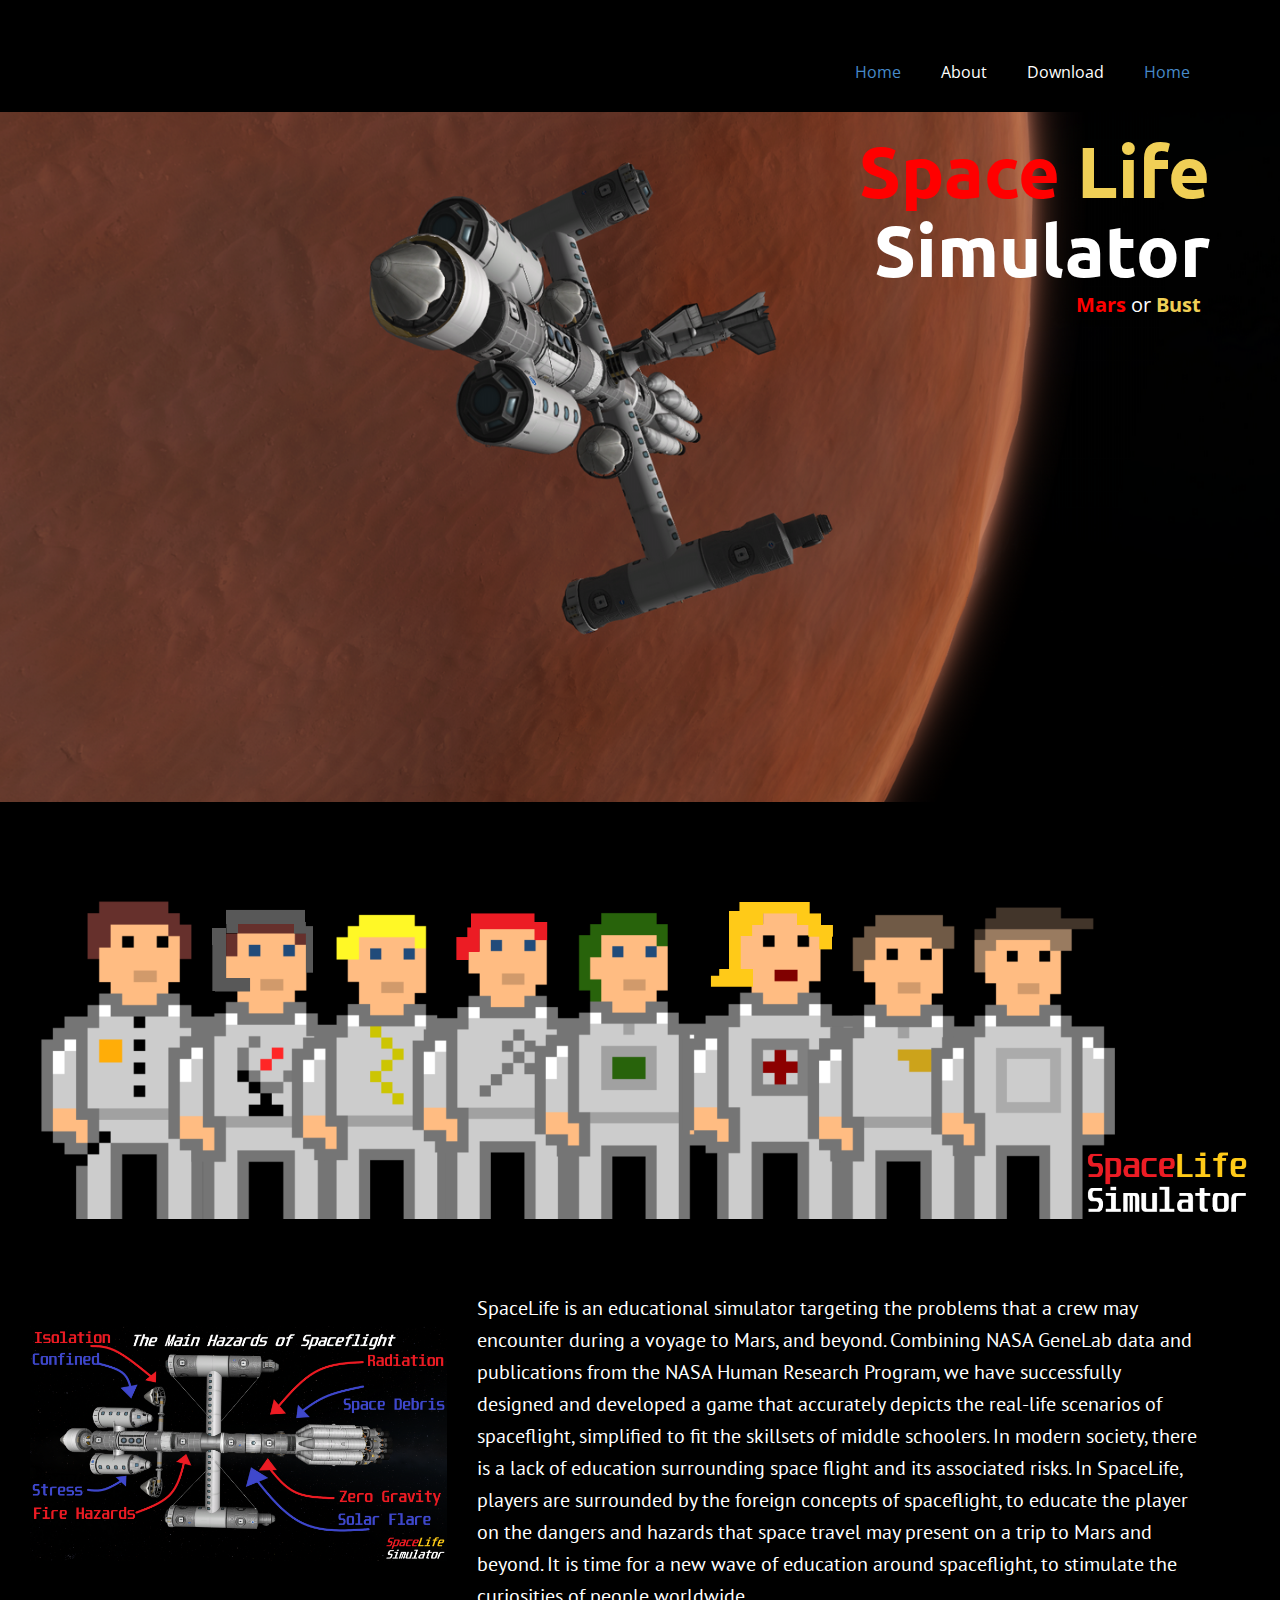
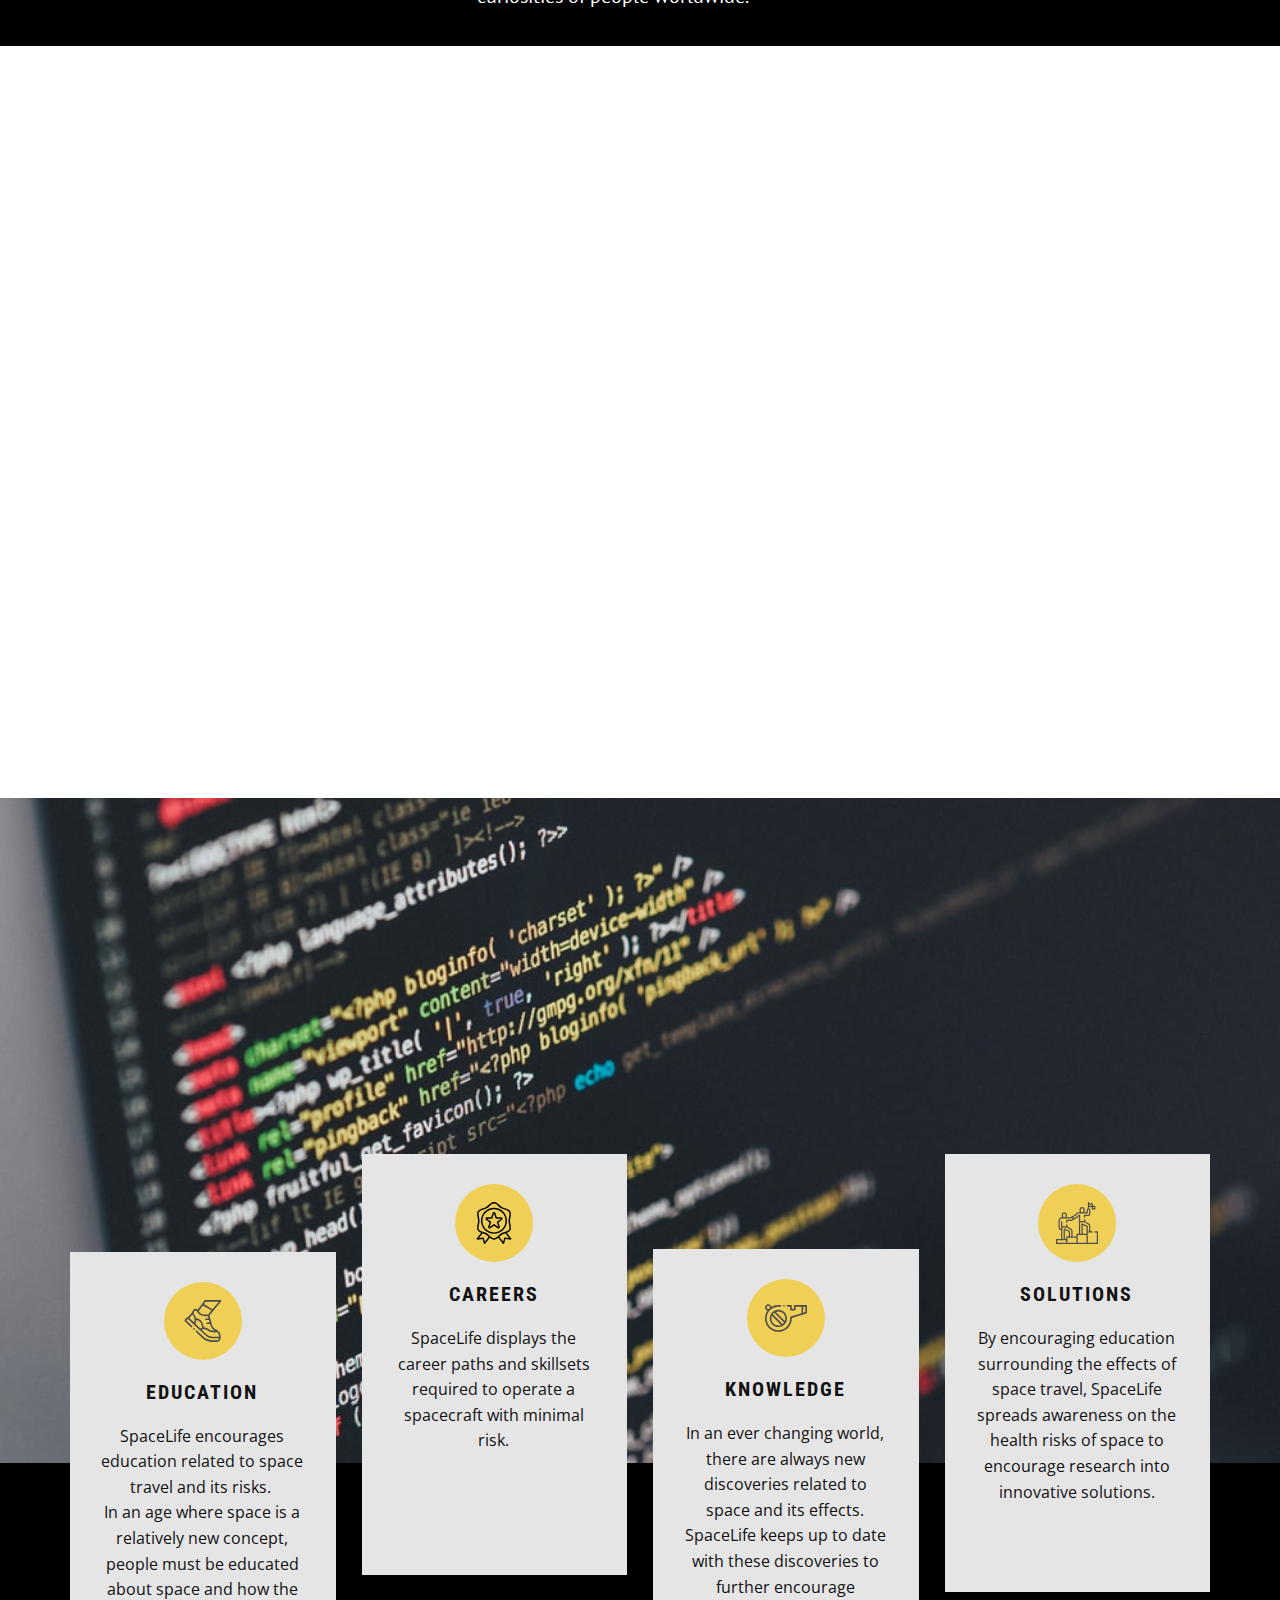
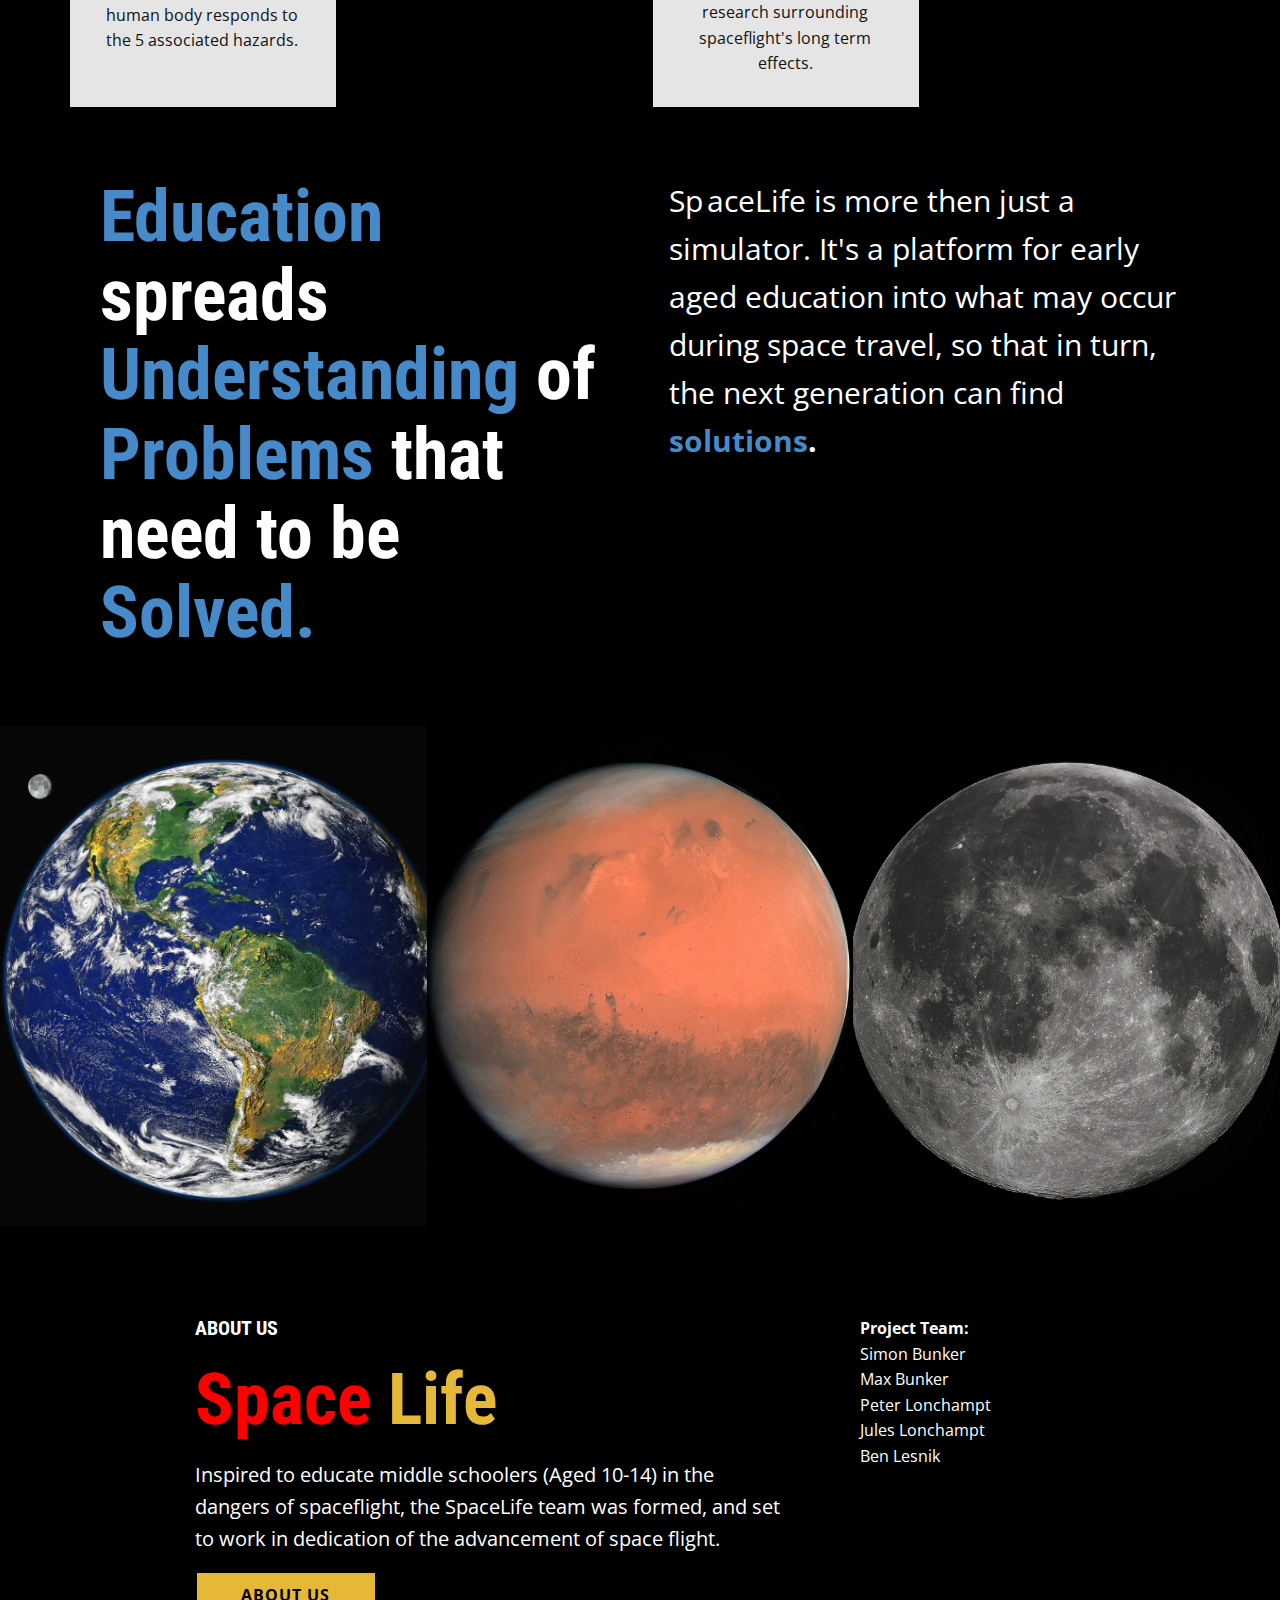
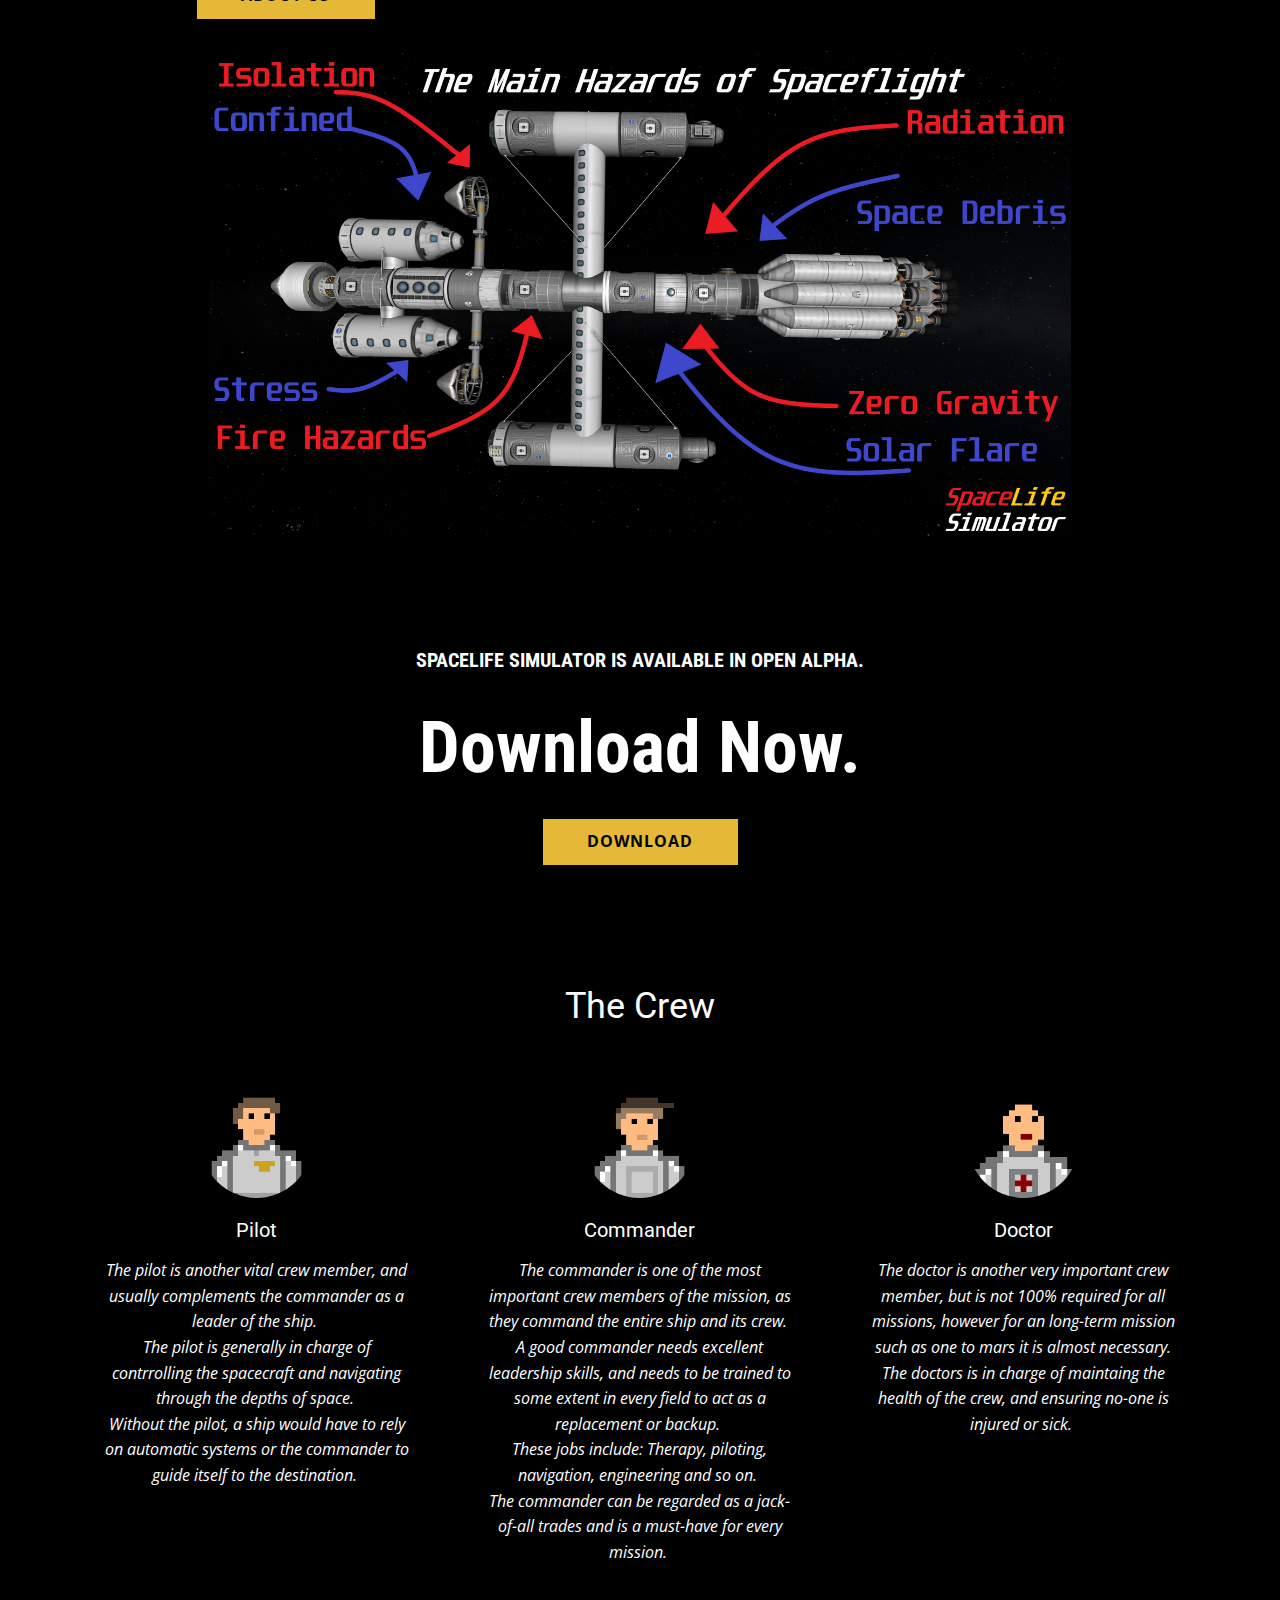
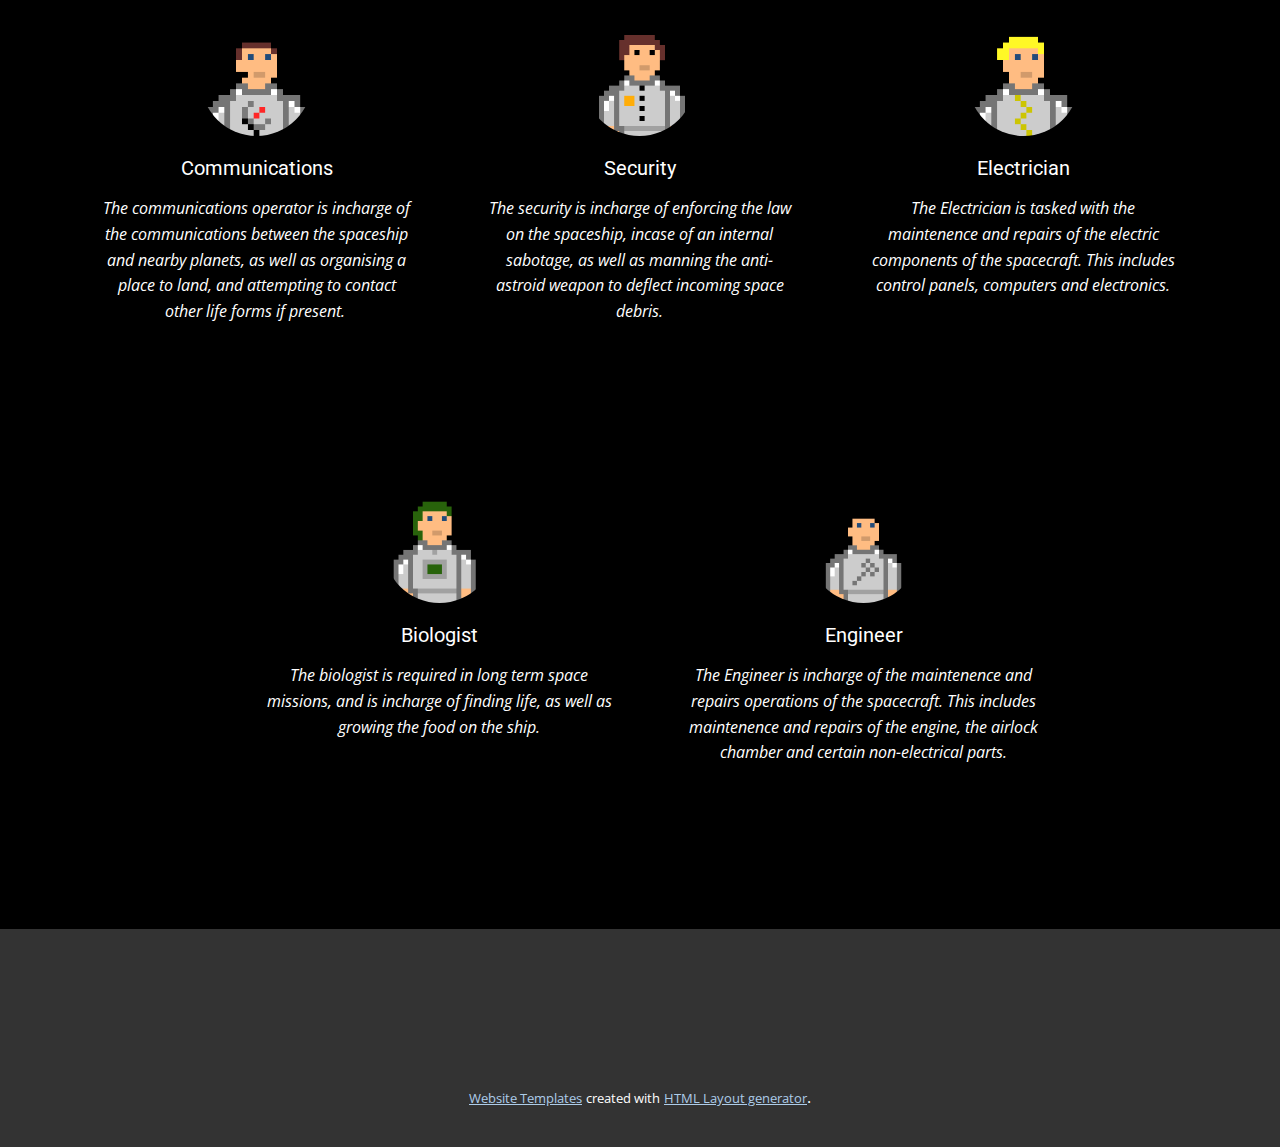
==== index.html @ 0aab5259 "Add files via upload" ====
<!DOCTYPE html>
<html style="font-size: 16px;">
  <head>
    <meta name="viewport" content="width=device-width, initial-scale=1.0">
    <meta charset="utf-8">
    <meta name="keywords" content="Fitness, Training, &amp; Nutrition, Our Programs that Promote Running, Boxing Club, Where to start?, Find Your Fit">
    <meta name="description" content="">
    <meta name="page_type" content="np-template-header-footer-from-plugin">
    <title>Home</title>
    <link rel="stylesheet" href="nicepage.css" media="screen">
<link rel="stylesheet" href="Home.css" media="screen">
    <script class="u-script" type="text/javascript" src="jquery.js" defer=""></script>
    <script class="u-script" type="text/javascript" src="nicepage.js" defer=""></script>
    <meta name="generator" content="Nicepage 3.25.0, nicepage.com">
    <link id="u-theme-google-font" rel="stylesheet" href="https://fonts.googleapis.com/css?family=Roboto:100,100i,300,300i,400,400i,500,500i,700,700i,900,900i|Open+Sans:300,300i,400,400i,600,600i,700,700i,800,800i">
    <link id="u-page-google-font" rel="stylesheet" href="https://fonts.googleapis.com/css?family=Ubuntu:300,300i,400,400i,500,500i,700,700i|PT+Sans:400,400i,700,700i|Roboto+Condensed:300,300i,400,400i,700,700i">
    
    
    
    
    
    
    
    
    
    
    
    <script type="application/ld+json">{
		"@context": "http://schema.org",
		"@type": "Organization",
		"name": ""
}</script>
    <meta name="theme-color" content="#478ac9">
    <meta property="og:title" content="Home">
    <meta property="og:type" content="website">
  </head>
  <body data-home-page="Home.html" data-home-page-title="Home" class="u-body u-overlap u-overlap-contrast"><header class="u-clearfix u-header u-header" id="sec-68ea"><div class="u-clearfix u-sheet u-sheet-1">
        <nav class="u-menu u-menu-dropdown u-offcanvas u-menu-1">
          <div class="menu-collapse" style="font-size: 1rem; letter-spacing: 0px;">
            <a class="u-button-style u-custom-left-right-menu-spacing u-custom-padding-bottom u-custom-top-bottom-menu-spacing u-nav-link u-text-active-palette-1-base u-text-hover-palette-2-base" href="#">
              <svg><use xmlns:xlink="http://www.w3.org/1999/xlink" xlink:href="#menu-hamburger"></use></svg>
              <svg version="1.1" xmlns="http://www.w3.org/2000/svg" xmlns:xlink="http://www.w3.org/1999/xlink"><defs><symbol id="menu-hamburger" viewBox="0 0 16 16" style="width: 16px; height: 16px;"><rect y="1" width="16" height="2"></rect><rect y="7" width="16" height="2"></rect><rect y="13" width="16" height="2"></rect>
</symbol>
</defs></svg>
            </a>
          </div>
          <div class="u-custom-menu u-nav-container">
            <ul class="u-nav u-unstyled u-nav-1"><li class="u-nav-item"><a class="u-button-style u-nav-link u-text-active-palette-1-base u-text-hover-palette-2-base" href="Home.html" style="padding: 10px 20px;">Home</a>
</li><li class="u-nav-item"><a class="u-button-style u-nav-link u-text-active-palette-1-base u-text-hover-palette-2-base" href="About.html" style="padding: 10px 20px;">About</a>
</li><li class="u-nav-item"><a class="u-button-style u-nav-link u-text-active-palette-1-base u-text-hover-palette-2-base" href="Contact.html" style="padding: 10px 20px;">Download</a>
</li><li class="u-nav-item"><a class="u-button-style u-nav-link u-text-active-palette-1-base u-text-hover-palette-2-base" href="Home.html" style="padding: 10px 20px;">Home</a>
</li></ul>
          </div>
          <div class="u-custom-menu u-nav-container-collapse">
            <div class="u-black u-container-style u-inner-container-layout u-opacity u-opacity-95 u-sidenav">
              <div class="u-sidenav-overflow">
                <div class="u-menu-close"></div>
                <ul class="u-align-center u-nav u-popupmenu-items u-unstyled u-nav-2"><li class="u-nav-item"><a class="u-button-style u-nav-link" href="Home.html">Home</a>
</li><li class="u-nav-item"><a class="u-button-style u-nav-link" href="About.html">About</a>
</li><li class="u-nav-item"><a class="u-button-style u-nav-link" href="Contact.html">Download</a>
</li></ul>
              </div>
            </div>
            <div class="u-black u-menu-overlay u-opacity u-opacity-70"></div>
          </div>
        </nav>
      </div></header>
    <section class="u-align-left u-clearfix u-image u-section-1" id="carousel_d2a0" data-image-width="1920" data-image-height="1080">
      <div class="u-clearfix u-sheet u-sheet-1">
        <h1 class="u-align-right u-custom-font u-text u-text-body-alt-color u-text-1">
          <span class="u-text-custom-color-1">
            <span style="font-weight: 400;"></span>Space
          </span>
          <span class="u-text-palette-3-base">Life </span>Simulator<br>
        </h1>
        <p class="u-text u-text-body-alt-color u-text-2">
          <span class="u-text-custom-color-1" style="font-weight: 700;">Mars</span> or <span class="u-text-palette-3-base" style="font-weight: 700;">Bust</span>
          <br>
          <br>
        </p>
      </div>
    </section>
    <section class="u-align-left u-black u-clearfix u-section-2" id="carousel_54fb">
      <div class="u-clearfix u-sheet u-sheet-1">
        <img class="u-align-left u-image u-image-default u-image-1" data-image-width="2000" data-image-height="564" src="images/spacelife3.png">
        <div class="u-align-left u-container-style u-expanded-width-md u-expanded-width-sm u-expanded-width-xs u-group u-group-1">
          <div class="u-container-layout u-container-layout-1">
            <p class="u-custom-font u-font-pt-sans u-text u-text-1"> SpaceLife is an educational simulator targeting the problems that a crew may encounter during a voyage to Mars, and beyond. Combining NASA GeneLab data and publications from the NASA Human Research Program, we have successfully designed and developed a game that accurately depicts the real-life scenarios of spaceflight, simplified to fit the skillsets of middle schoolers. In modern society, there is a lack of education surrounding space flight and its associated risks. In SpaceLife, players are surrounded by the foreign concepts of spaceflight, to educate the player on the dangers and hazards that space travel may present on a trip to Mars and beyond. It is time for a new wave of education around spaceflight, to stimulate the curiosities of people worldwide.</p>
          </div>
        </div>
        <img class="u-image u-image-contain u-image-default u-image-2" src="images/SpaceFlight4.png" alt="" data-image-width="1600" data-image-height="900">
      </div>
    </section>
    <section class="u-clearfix u-video u-video-contain u-section-3" id="sec-75d9">
      <div class="u-absolute-hcenter u-background-video u-expanded" style="">
        <div class="embed-responsive embed-responsive-1">
          <iframe style="position: absolute;top: 0;left: 0;width: 100%;height: 100%;" class="embed-responsive-item" src="https://www.youtube.com/embed/1iCtHQFEW6s?playlist=1iCtHQFEW6s&amp;loop=1&amp;mute=1&amp;showinfo=0&amp;controls=0&amp;start=0&amp;autoplay=1" frameborder="0" allowfullscreen=""></iframe>
        </div>
      </div>
    </section>
    <section class="u-black u-clearfix u-section-4" id="carousel_688d">
      <img class="u-expanded-width u-image u-image-1" src="images/photo-1461749280684-dccba630e2f6.jpg" data-image-width="1000" data-image-height="668">
      <div class="u-clearfix u-gutter-26 u-layout-wrap u-layout-wrap-1">
        <div class="u-layout">
          <div class="u-layout-row">
            <div class="u-size-15 u-size-30-md">
              <div class="u-layout-col">
                <div class="u-container-style u-layout-cell u-size-20 u-layout-cell-1">
                  <div class="u-container-layout u-container-layout-1"></div>
                </div>
                <div class="u-align-center u-container-style u-grey-10 u-layout-cell u-size-40 u-layout-cell-2">
                  <div class="u-container-layout u-container-layout-2"><span class="u-icon u-icon-circle u-palette-3-base u-spacing-18 u-icon-1"><svg class="u-svg-link" preserveAspectRatio="xMidYMin slice" viewBox="0 0 512 512" style=""><use xmlns:xlink="http://www.w3.org/1999/xlink" xlink:href="#svg-c7b0"></use></svg><svg class="u-svg-content" viewBox="0 0 512 512" x="0px" y="0px" id="svg-c7b0" style="enable-background:new 0 0 512 512;"><g><path d="M479.543,5.798C477.882,2.259,474.325,0,470.415,0h-185.76c-3.201,0-6.211,1.52-8.113,4.095l-31.774,43.036   c-0.056,0.072-0.11,0.146-0.164,0.222l-37.581,50.899l-14.469,19.587c-7.807-8.06-16.17-10.303-22.602-10.518   c-15.51-0.519-29.5,10.542-35.94,21.039c-4.235,6.911-7.243,12.577-9.896,17.578c-5.391,10.158-8.645,16.289-17.502,24.111   c-0.279,0.246-0.545,0.508-0.795,0.784l-37.037,40.841c-19.294,7.254-31.38,19.807-36.867,38.33   c-1.073,3.622-0.032,7.54,2.697,10.151l75.358,72.114c4.024,3.851,10.407,3.709,14.258-0.314c3.85-4.023,3.71-10.407-0.314-14.259   l-70.593-67.555c3.72-8.191,9.813-14.008,19.002-18.15l70.374,66.148c0.909,1.5,2.211,2.786,3.87,3.67   c0.021,0.012,0.043,0.019,0.065,0.029l65.099,61.189c0.168,0.361,0.353,0.719,0.568,1.065c1.189,1.919,2.925,3.289,4.879,4.056   l63.52,59.706c27.561,25.888,59.293,39.039,94.317,39.089l75.245,0.1c-1.105,5.366-3.418,11.682-8.206,16.527   c-5.415,5.479-13.345,8.259-23.568,8.259H391.46c-60.171,0-88.199-9.133-129.979-42.445l-78.619-75.702   c-4.012-3.861-10.396-3.741-14.259,0.271c-3.863,4.012-3.742,10.396,0.27,14.26l78.957,76.026c0.224,0.215,0.456,0.42,0.699,0.613   c24.141,19.293,44.613,30.979,66.377,37.89c20.433,6.488,43.327,9.257,76.554,9.257h27.026c15.814,0,28.57-4.794,37.914-14.252   c13.641-13.804,15.061-32.754,15.007-40.587c3.101-63.071-30.147-82.979-59.49-100.546c-19.635-11.755-36.593-21.907-42.854-43.961   L334.25,189.966L478.176,16.524C480.672,13.516,481.205,9.336,479.543,5.798z M223.246,110.235l32.233-43.657   c20.887,12.455,47.664,28.661,73.669,44.399c10.263,6.212,20.283,12.275,29.589,17.896l-40.407,48.693   c-49.448,0.417-88.928-0.019-113.919-41.838L223.246,110.235z M120.391,184.788c2.809-2.508,5.198-4.919,7.291-7.294   c14.345,17.555,22.825,36.746,25.159,56.081c0.004,0.727,0.088,1.432,0.238,2.114c1.304,13.391-0.352,26.817-5.044,39.789   L88.713,219.72L120.391,184.788z M244.244,338.647c-8.763,2.205-15.994,5.135-21.021,7.504l-59.439-55.87   c6.592-14.748,9.899-30.307,9.824-46.061c18.083,2.086,33.313,9.587,45.36,22.418C235.147,283.872,244.35,310.368,244.244,338.647z    M451.42,446.878l-76.377-0.102c-29.735-0.043-56.831-11.354-80.534-33.619l-55.167-51.854c3.95-1.449,8.632-2.881,13.842-3.938   c20.517-4.157,39.339-0.829,55.947,9.897l0.375,0.242c16.778,10.83,28.9,18.655,46.787,23.03c11.78,2.88,25.683,4.236,45.62,4.236   c8.357,0,17.785-0.24,28.549-0.705C442.664,405.56,450.975,420.92,451.42,446.878z M401.558,373.921   c0.383,0.229,0.763,0.456,1.145,0.686c-44.857,0.088-55.868-7.012-82.258-24.047l-0.374-0.241   c-19.383-12.52-38.86-15.7-55.668-14.772c-0.496-32.464-11.406-62.124-30.734-82.713c-16.179-17.233-37.503-27.181-62.064-29.066   c-0.175-0.921-0.335-1.844-0.534-2.766c-4.673-21.642-15.588-42.539-31.684-60.861c0.838-1.542,1.677-3.115,2.542-4.747   c2.516-4.74,5.368-10.114,9.274-16.489c3.476-5.667,11.357-11.635,18.075-11.424c5.284,0.177,10.093,4.32,14.293,12.318   c13.987,26.601,33.931,43.422,60.971,51.428c21.805,6.456,45.692,6.714,70.953,6.534l7.758,27.34l-31.359-0.139   c-0.015,0-0.03,0-0.045,0c-5.548,0-10.059,4.485-10.083,10.039c-0.025,5.57,4.47,10.105,10.039,10.13l37.178,0.165l8.019,28.26   l-31.339-0.139c-0.016,0-0.031,0-0.046,0c-5.548,0-10.059,4.485-10.083,10.039c-0.025,5.57,4.47,10.105,10.039,10.13l37.159,0.165   l6.927,24.411C358.105,347.908,380.196,361.132,401.558,373.921z M371.763,113.177c-10.022-6.051-20.948-12.662-32.172-19.455   c-25.33-15.331-51.389-31.101-72.073-43.448l22.227-30.104h159.197L371.763,113.177z"></path><path d="M153.075,345.146l-0.198-0.171c-4.218-3.638-10.585-3.166-14.223,1.053c-3.636,4.219-3.165,10.587,1.054,14.223   l0.198,0.171c1.905,1.644,4.248,2.446,6.58,2.446c2.832,0,5.648-1.186,7.643-3.499   C157.764,355.149,157.293,348.781,153.075,345.146z"></path>
</g></svg></span>
                    <h5 class="u-custom-font u-font-roboto-condensed u-text u-text-1">Education</h5>
                    <p class="u-text u-text-2">SpaceLife encourages education related to space travel and its risks.&nbsp;<br>In an age where space is a relatively new concept, people must be educated about space and how the human body responds to the 5 associated hazards.
                    </p>
                  </div>
                </div>
              </div>
            </div>
            <div class="u-size-15 u-size-30-md">
              <div class="u-layout-col">
                <div class="u-align-center u-container-style u-grey-10 u-layout-cell u-size-40 u-layout-cell-3">
                  <div class="u-container-layout u-container-layout-3"><span class="u-icon u-icon-circle u-palette-3-base u-spacing-18 u-icon-2"><svg class="u-svg-link" preserveAspectRatio="xMidYMin slice" viewBox="0 0 464 464" style=""><use xmlns:xlink="http://www.w3.org/1999/xlink" xlink:href="#svg-cfb3"></use></svg><svg class="u-svg-content" viewBox="0 0 464 464" x="0px" y="0px" id="svg-cfb3" style="enable-background:new 0 0 464 464;"><g><g><path d="M422.32,403.096l-48.68-62.584c15.774-4.713,29.4-14.801,38.512-28.512c11.464-19.816,6.28-44,1.264-67.36    c-3.033-12-4.848-24.276-5.416-36.64c0.566-12.375,2.38-24.662,5.416-36.672c4.984-23.376,10.2-47.544-1.264-67.328    c-11.872-20.512-35.776-28.104-58.896-35.432c-11.509-3.171-22.655-7.536-33.256-13.024c-9.62-6.24-18.552-13.48-26.648-21.6    C276.2,18.024,256.752,0,232,0s-44.2,18.024-61.36,33.936c-8.093,8.122-17.023,15.365-26.64,21.608    c-10.6,5.477-21.743,9.831-33.248,12.992c-23.12,7.328-47.024,14.92-58.896,35.432c-11.464,19.816-6.28,44-1.264,67.36    C53.625,183.339,55.437,195.625,56,208c-0.566,12.375-2.38,24.662-5.416,36.672c-4.984,23.376-10.2,47.544,1.264,67.328    c9.124,13.716,22.765,23.801,38.552,28.504l-48.72,62.584c-2.712,3.488-2.083,8.514,1.406,11.226    c1.676,1.303,3.8,1.886,5.906,1.622l57.2-7.144l14.12,49.408c0.827,2.896,3.211,5.082,6.168,5.656    c0.501,0.095,1.01,0.144,1.52,0.144c2.47,0.002,4.803-1.138,6.32-3.088l51.088-65.712c12.572,12.239,29.086,19.612,46.592,20.8    c17.506-1.188,34.02-8.561,46.592-20.8l51.088,65.688c1.512,1.959,3.845,3.108,6.32,3.112c0.51,0,1.019-0.049,1.52-0.144    c2.957-0.574,5.341-2.76,6.168-5.656l14.12-49.4l57.2,7.144c4.384,0.55,8.384-2.558,8.934-6.942    C424.206,406.896,423.623,404.772,422.32,403.096z M131.36,438.648L119.688,397.8c-1.085-3.789-4.769-6.223-8.68-5.736l-44.8,5.6    l40.152-51.616l4.424,1.416c11.494,3.163,22.626,7.517,33.216,12.992c9.62,6.24,18.552,13.48,26.648,21.6l2.752,2.544    L131.36,438.648z M232,400c-18.48,0-34.024-14.4-50.488-29.664c-8.957-8.949-18.851-16.906-29.512-23.736    c-11.599-6.072-23.809-10.899-36.424-14.4c-21.144-6.712-41.12-13.048-49.888-28.2c-8.368-14.472-4.048-34.64,0.536-56    c3.299-13.099,5.235-26.503,5.776-40c-0.538-13.497-2.471-26.901-5.768-40c-4.584-21.352-8.904-41.52-0.536-56    c8.8-15.152,28.744-21.488,49.888-28.2c12.613-3.502,24.819-8.329,36.416-14.4c10.658-6.83,20.55-14.788,29.504-23.736    C197.976,30.4,213.52,16,232,16s34.024,14.4,50.488,29.664C291.445,54.613,301.339,62.57,312,69.4    c11.599,6.072,23.809,10.899,36.424,14.4c21.144,6.712,41.12,13.048,49.888,28.2c8.368,14.472,4.048,34.64-0.536,56    c-3.299,13.099-5.235,26.503-5.776,40c0.538,13.497,2.471,26.901,5.768,40c4.584,21.352,8.904,41.52,0.536,56    c-8.8,15.152-28.744,21.488-49.888,28.2c-12.613,3.502-24.819,8.329-36.416,14.4c-10.658,6.83-20.55,14.788-29.504,23.736    C266.024,385.6,250.48,400,232,400z M353.032,392.064c-3.911-0.487-7.595,1.947-8.68,5.736l-11.712,40.848l-42.032-54.04    l2.752-2.544c8.093-8.122,17.023-15.365,26.64-21.608c10.6-5.477,21.743-9.831,33.248-12.992l4.424-1.416l40.16,51.616    L353.032,392.064z"></path>
</g>
</g><g><g><path d="M232,64c-79.529,0-144,64.471-144,144s64.471,144,144,144s144-64.471,144-144C375.908,128.509,311.491,64.093,232,64z     M232,336c-70.692,0-128-57.308-128-128S161.308,80,232,80s128,57.308,128,128C359.916,278.658,302.658,335.916,232,336z"></path>
</g>
</g><g><g><path d="M324.304,174.584c-3.01-4.135-7.814-6.582-12.928-6.584H262.4l-15.2-46.616c-2.759-8.395-11.801-12.963-20.196-10.204    c-4.829,1.587-8.617,5.375-10.204,10.204L201.64,168h-49.016c-8.837-0.004-16.004,7.155-16.008,15.992    c-0.003,5.12,2.445,9.931,6.584,12.944l39.648,28.8l-15.144,46.616c-2.732,8.404,1.867,17.431,10.27,20.162    c4.873,1.584,10.209,0.738,14.354-2.274L232,261.448l39.656,28.8c5.586,4.15,13.23,4.15,18.816,0    c5.669-4.029,8.029-11.297,5.808-17.888l-15.144-46.624l39.648-28.8C327.929,191.736,329.505,181.728,324.304,174.584z     M267.024,216.216c-2.806,2.039-3.979,5.654-2.904,8.952l16.944,52.144l-44.36-32.224c-2.803-2.035-6.597-2.035-9.4,0    l-44.36,32.224l16.936-52.144c1.071-3.296-0.101-6.906-2.904-8.944L152.624,184h54.824c3.466,0,6.537-2.232,7.608-5.528    L232,126.328l16.944,52.136c1.071,3.296,4.142,5.528,7.608,5.528L311.376,184L267.024,216.216z"></path>
</g>
</g></svg></span>
                    <h5 class="u-custom-font u-font-roboto-condensed u-text u-text-3">Careers</h5>
                    <p class="u-text u-text-4">SpaceLife displays the career paths and skillsets required to operate a spacecraft with minimal risk.</p>
                  </div>
                </div>
                <div class="u-container-style u-hidden-sm u-hidden-xs u-layout-cell u-size-20 u-layout-cell-4">
                  <div class="u-container-layout u-container-layout-4"></div>
                </div>
              </div>
            </div>
            <div class="u-size-15 u-size-30-md">
              <div class="u-layout-col">
                <div class="u-container-style u-hidden-sm u-hidden-xs u-layout-cell u-size-20 u-layout-cell-5">
                  <div class="u-container-layout u-container-layout-5"></div>
                </div>
                <div class="u-align-center u-container-style u-grey-10 u-layout-cell u-size-40 u-layout-cell-6">
                  <div class="u-container-layout u-container-layout-6"><span class="u-icon u-icon-circle u-palette-3-base u-spacing-18 u-icon-3"><svg class="u-svg-link" preserveAspectRatio="xMidYMin slice" viewBox="0 0 512 512" style=""><use xmlns:xlink="http://www.w3.org/1999/xlink" xlink:href="#svg-c2fc"></use></svg><svg class="u-svg-content" viewBox="0 0 512 512" id="svg-c2fc"><g><path d="m502 97.527h-139.117c-5.522 0-10 4.478-10 10v36.939h-26.531v-36.939c0-5.522-4.478-10-10-10h-42.841c-5.522 0-10 4.478-10 10s4.478 10 10 10h32.841v36.939c0 5.522 4.478 10 10 10h46.531c5.522 0 10-4.478 10-10v-36.939h72.586v80.509l-132.065 40.74c-4.479 1.382-7.398 5.689-7.021 10.362.326 4.025.491 8.005.491 11.826 0 79.092-64.346 143.438-143.438 143.438s-143.436-64.345-143.436-143.437c0-38.317 14.919-74.339 42.009-101.429s63.111-42.009 101.429-42.009h26.073c5.523 0 10-4.478 10-10s-4.477-10-10-10h-26.073c-30.434 0-59.591 8.269-84.922 23.728-2.65-18.991-18.989-33.658-38.697-33.658-21.55 0-39.082 17.532-39.082 39.082 0 18.604 13.071 34.204 30.51 38.123-20.286 27.765-31.247 61.118-31.247 96.163 0 90.12 73.317 163.438 163.438 163.438s163.438-73.317 163.438-163.438c0-1.771-.031-3.569-.093-5.386l178.165-54.961c4.193-1.293 7.053-5.168 7.053-9.556v-83.535c-.001-5.522-4.479-10-10.001-10zm-481.264 29.153c0-10.521 8.561-19.082 19.082-19.082s19.082 8.561 19.082 19.082-8.561 19.082-19.082 19.082-19.082-8.561-19.082-19.082zm471.264 57.003-26.531 8.185v-74.34h26.531z"></path><circle cx="231.511" cy="107.527" r="10"></circle><path d="m163.438 155.691c-19.068 0-37.75 5.158-54.016 14.913-14.877 8.9-27.445 21.469-36.338 36.334-9.761 16.264-14.92 34.945-14.92 54.026 0 58.048 47.226 105.273 105.273 105.273 19.067 0 37.749-5.158 54.016-14.913 14.878-8.902 27.446-21.471 36.337-36.333 9.762-16.264 14.921-34.945 14.921-54.027 0-58.047-47.226-105.273-105.273-105.273zm-85.274 105.274c0-11.035 2.138-21.896 6.231-32.001l111.042 111.042c-10.107 4.093-20.969 6.233-32 6.233-47.019-.001-85.273-38.255-85.273-85.274zm135.453 68.935-119.115-119.115c5.233-7.176 11.577-13.52 18.755-18.756l119.116 119.116c-5.233 7.175-11.577 13.519-18.756 18.755zm28.862-36.934-111.042-111.042c10.108-4.093 20.97-6.233 32.001-6.233 47.02 0 85.273 38.254 85.273 85.273 0 11.036-2.139 21.898-6.232 32.002z"></path>
</g></svg></span>
                    <h5 class="u-custom-font u-font-roboto-condensed u-text u-text-5">Knowledge</h5>
                    <p class="u-text u-text-6">In an ever changing world, there are always new discoveries related to space and its effects. SpaceLife keeps up to date with these discoveries to further encourage research surrounding spaceflight's long term effects.</p>
                  </div>
                </div>
              </div>
            </div>
            <div class="u-size-15 u-size-30-md">
              <div class="u-layout-col">
                <div class="u-align-center u-container-style u-grey-10 u-layout-cell u-size-40 u-layout-cell-7">
                  <div class="u-container-layout u-container-layout-7"><span class="u-icon u-icon-circle u-palette-3-base u-spacing-18 u-icon-4"><svg class="u-svg-link" preserveAspectRatio="xMidYMin slice" viewBox="0 0 512 512" style=""><use xmlns:xlink="http://www.w3.org/1999/xlink" xlink:href="#svg-8596"></use></svg><svg class="u-svg-content" viewBox="0 0 512 512" id="svg-8596"><path d="m504.499 357.197h-30.25c-4.142 0-7.5 3.357-7.5 7.5s3.358 7.5 7.5 7.5h22.75v124.803h-109.046l-.003-124.803h53.61c4.142 0 7.5-3.357 7.5-7.5s-3.358-7.5-7.5-7.5h-22.63v-70.157c0-8.751-5.027-16.84-12.843-20.729l-49.397-30.077v-18.218c0-4.143-3.358-7.5-7.5-7.5s-7.5 3.357-7.5 7.5v14.931h-47.13v-70.04c0-4.143-3.358-7.5-7.5-7.5h-9.05c-1.99 0-3.897.791-5.304 2.197l-26.47 26.48c-.615.615-1.329 1.128-2.12 1.523l-29.596 14.801v-18.225l20.035-10.019c.721-.36 1.379-.835 1.949-1.404l29.26-29.261c1.543-1.543 3.591-2.394 5.758-2.394l108.92.12c4.576-.425 7.078-2.925 7.508-7.5v-31.08c0-4.405 3.584-7.989 7.99-7.989s7.99 3.584 7.99 7.989v41.141c-.398 7.749-4.898 12.249-13.5 13.5h-41.24c-4.142 0-7.5 3.357-7.5 7.5v22.55c0 4.143 3.358 7.5 7.5 7.5s7.5-3.357 7.5-7.5v-15.05h33.74c14.997 0 28.5-13.427 28.5-28.5v-41.141c0-10.05-6.485-18.608-15.488-21.726v-17.325h31.432v23.562c0 4.143 3.358 7.5 7.5 7.5h31.062c4.142 0 7.5-3.357 7.5-7.5v-31.062c0-4.143-3.358-7.5-7.5-7.5h-23.562v-23.563c0-4.143-3.358-7.5-7.5-7.5h-38.932v-8.031c0-4.143-3.358-7.5-7.5-7.5s-7.5 3.357-7.5 7.5v71.419c-9.005 3.116-15.492 11.676-15.492 21.727v23.572l-28.378-.031c2.758-4.613 4.349-10.001 4.349-15.755v-15.531c0-16.981-13.815-30.797-30.797-30.797s-30.797 13.815-30.797 30.797v15.531c0 5.73 1.578 11.096 4.315 15.696l-20.113-.022c-6.182 0-11.997 2.411-16.373 6.787l-28.399 28.399-53.882 26.945-45.726.052c2.75-4.608 4.336-9.988 4.336-15.734v-15.531c0-16.981-13.815-30.797-30.797-30.797-16.981 0-30.796 13.815-30.796 30.797v15.531c0 5.77 1.598 11.173 4.371 15.794l-5.113.006c-21.003 0-38.09 17.083-38.09 38.08v88.2c0 17.978 14.667 28.023 31.066 28.502v109.448h-54.625c-4.142 0-7.5 3.357-7.5 7.5v46.411c0 4.143 3.358 7.5 7.5 7.5l496.998.004c4.142 0 7.5-3.357 7.5-7.5v-139.803c0-4.142-3.358-7.5-7.5-7.5zm-38.564-279.542h-16.062v-16.061h16.062zm-31.062-47.124v16.063h-31.432v-16.063zm-132.546 77.902v-15.532c0-8.71 7.086-15.797 15.797-15.797s15.797 7.087 15.797 15.797v15.531c-.001 19.949-31.594 20.677-31.594.001zm70.622 279.825h-47.326v-108.874l47.005 22.298zm-25.867-140.311s51.955 31.618 52.189 31.729c2.83 1.342 4.658 4.232 4.658 7.363v70.156h-16.301v-60.258c0-2.896-1.668-5.535-4.286-6.776l-62.005-29.413c-6.339-2.782-10.756-.032-10.714 6.776v120.732h-16.062v-140.309zm-262.191-77.39v-15.531c0-8.71 7.086-15.797 15.797-15.797 8.71 0 15.796 7.087 15.796 15.797v15.531c0 19.878-31.593 20.736-31.593 0zm-38.832 142.08v-88.2c0-12.727 10.358-23.08 23.099-23.08l105.5-.12c1.161-.001 2.307-.272 3.346-.792l21.516-10.759v18.225l-17.522 8.763c-1.137.565-2.401.864-3.658.864h-46.59c-4.142 0-7.5 3.357-7.5 7.5v21.81c0 4.143 3.358 7.5 7.5 7.5s7.5-3.357 7.5-7.5v-14.31h39.09c3.564 0 7.14-.843 10.354-2.442l62.131-31.07c2.237-1.118 4.262-2.577 6.02-4.335l22.716-22.725.002 216.293h-23.563c-4.142 0-7.5 3.357-7.5 7.5v23.563h-47.006v-70.155c0-8.752-5.027-16.841-12.844-20.729l-49.4-30.08v-18.83c0-4.143-3.358-7.5-7.5-7.5s-7.5 3.357-7.5 7.5v15.54h-47.125v-54.91c0-4.143-3.358-7.5-7.5-7.5s-7.5 3.357-7.5 7.5v85.983c-9.376-.049-16.099-2.924-16.066-13.504zm119.848 39.649-62.005-29.412c-6.278-2.532-10.653.468-10.714 6.776v120.732h-16.063l.003-140.312h52.518s51.955 31.619 52.19 31.73c2.829 1.342 4.657 4.231 4.657 7.363v70.155h-16.301v-60.258c0-2.894-1.668-5.533-4.285-6.774zm-57.719-10.777 47.005 22.297v55.515h-23.443c-4.142 0-7.5 3.357-7.5 7.5v23.767h-16.063v-109.079zm-93.187 124.078h109.249v31.411h-109.249zm124.249-31.267h109.249v62.678h-109.249zm124.249-31.062h109.45v93.74h-109.45z"></path></svg></span>
                    <h5 class="u-custom-font u-font-roboto-condensed u-text u-text-7">Solutions</h5>
                    <p class="u-text u-text-8">By encouraging education surrounding the effects of space travel, SpaceLife spreads awareness on the health risks of space to encourage research into innovative solutions.</p>
                  </div>
                </div>
                <div class="u-container-style u-hidden-sm u-hidden-xs u-layout-cell u-size-20 u-layout-cell-8">
                  <div class="u-container-layout u-container-layout-8"></div>
                </div>
              </div>
            </div>
          </div>
        </div>
      </div>
      <div class="u-clearfix u-layout-wrap u-layout-wrap-2">
        <div class="u-layout">
          <div class="u-layout-row">
            <div class="u-container-style u-layout-cell u-left-cell u-size-30 u-layout-cell-9">
              <div class="u-container-layout u-container-layout-9">
                <h1 class="u-custom-font u-font-roboto-condensed u-text u-text-9">
                  <span class="u-text-palette-1-base">Education</span> spreads <span class="u-text-palette-1-base">Understanding</span> of <span class="u-text-palette-1-base">Problems</span> that need to be <span class="u-text-palette-1-base">Solved.</span>
                </h1>
              </div>
            </div>
            <div class="u-align-left u-container-style u-layout-cell u-right-cell u-size-30 u-layout-cell-10">
              <div class="u-container-layout u-container-layout-10">
                <p class="u-text u-text-10">
                  <span style="font-size: 1.875rem;">
                    <span style="font-size: 1rem;">
                      <span style="font-size: 1.875rem;"> Sp</span>
                    </span>aceLife is more then just a simulator. It's a platform for early aged education into what may occur during space travel, so that in turn, the next generation can find <span style="font-weight: 700;">
                      <span class="u-text-palette-1-base">solutions</span>.
                    </span>
                  </span>
                  <br>
                </p>
              </div>
            </div>
          </div>
        </div>
      </div>
    </section>
    <section class="u-clearfix u-section-5" id="carousel_3b3a">
      <div class="u-expanded-width u-gallery u-layout-grid u-lightbox u-no-transition u-show-text-on-hover u-gallery-1">
        <div class="u-gallery-inner u-gallery-inner-1">
          <div class="u-effect-fade u-gallery-item">
            <div class="u-back-slide" data-image-width="1100" data-image-height="1061">
              <img class="u-back-image u-expanded" src="images/bluemarble3k-smaller-nasa_custom-644f0b7082d6d0f6814a9e82908569c07ea55ccb-s1100-c50.jpg">
            </div>
            <div class="u-over-slide u-shading u-over-slide-1">
              <h3 class="u-gallery-heading"></h3>
              <p class="u-gallery-text"></p>
            </div>
          </div>
          <div class="u-effect-fade u-gallery-item">
            <div class="u-back-slide" data-image-width="1600" data-image-height="1600">
              <img class="u-back-image u-expanded" src="images/OSIRIS_Mars_true_color.jpg">
            </div>
            <div class="u-over-slide u-shading u-over-slide-2">
              <h3 class="u-gallery-heading"></h3>
              <p class="u-gallery-text"></p>
            </div>
          </div>
          <div class="u-effect-fade u-gallery-item">
            <div class="u-back-slide" data-image-width="1600" data-image-height="1521">
              <img class="u-back-image u-expanded" src="images/FullMoon2010.jpg">
            </div>
            <div class="u-over-slide u-shading u-over-slide-3">
              <h3 class="u-gallery-heading"></h3>
              <p class="u-gallery-text"></p>
            </div>
          </div>
        </div>
      </div>
    </section>
    <section class="u-black u-clearfix u-section-6" id="carousel_90bd">
      <div class="u-clearfix u-sheet u-sheet-1">
        <div class="u-clearfix u-expanded-width u-gutter-0 u-layout-spacing-vertical u-layout-wrap u-layout-wrap-1">
          <div class="u-layout">
            <div class="u-layout-col">
              <div class="u-size-30">
                <div class="u-layout-row">
                  <div class="u-container-style u-hidden-sm u-hidden-xs u-layout-cell u-left-cell u-size-5 u-layout-cell-1">
                    <div class="u-container-layout u-valign-middle u-container-layout-1">
                      <div class="u-border-11 u-border-black u-line u-line-vertical u-line-1"></div>
                    </div>
                  </div>
                  <div class="u-align-left u-container-style u-layout-cell u-size-35 u-layout-cell-2">
                    <div class="u-container-layout u-valign-middle u-container-layout-2">
                      <h4 class="u-custom-font u-font-roboto-condensed u-text u-text-1">about us</h4>
                      <h1 class="u-custom-font u-font-roboto-condensed u-text u-text-2">
                        <span class="u-text-custom-color-1">Space</span>
                        <span class="u-text-palette-2-base">Life</span>
                      </h1>
                      <p class="u-text u-text-3">Inspired to educate middle schoolers (Aged 10-14) in the dangers of spaceflight, the SpaceLife team was formed, and set to work in dedication of the advancement of space flight.</p>
                      <a href="About.html" data-page-id="251008490" class="u-active-black u-border-2 u-border-black u-btn u-button-style u-hover-black u-palette-2-base u-text-active-white u-text-black u-text-hover-palette-2-base u-btn-1">About Us</a>
                    </div>
                  </div>
                  <div class="u-container-style u-layout-cell u-right-cell u-size-20 u-layout-cell-3">
                    <div class="u-container-layout u-valign-top-sm u-valign-top-xs u-container-layout-3">
                      <p class="u-text u-text-default u-text-4">
                        <span style="font-weight: 700;">Project Team:</span>
                        <br>Simon Bunker<br>Max Bunker<br>Peter Lonchampt<br>Jules Lonchampt<br>Ben Lesnik
                      </p>
                    </div>
                  </div>
                </div>
              </div>
              <div class="u-size-30">
                <div class="u-layout-row">
                  <div class="u-container-style u-image u-image-contain u-layout-cell u-left-cell u-right-cell u-size-60 u-image-1" data-image-width="1920" data-image-height="1080">
                    <div class="u-container-layout u-container-layout-4"></div>
                  </div>
                </div>
              </div>
            </div>
          </div>
        </div>
      </div>
    </section>
    <section class="u-align-center u-black u-clearfix u-section-7" id="carousel_3a3c">
      <div class="u-clearfix u-sheet u-sheet-1">
        <h3 class="u-custom-font u-font-roboto-condensed u-text u-text-default u-text-1">SpaceLife Simulator is available in open alpha.</h3>
        <h1 class="u-custom-font u-font-roboto-condensed u-text u-text-2">Download Now.</h1>
        <a href="Download.html" data-page-id="575507252" class="u-active-black u-border-2 u-border-black u-btn u-button-style u-hover-black u-palette-2-base u-text-active-white u-text-black u-text-hover-palette-2-base u-btn-1">Download</a>
      </div>
    </section>
    <section class="u-align-center u-black u-clearfix u-section-8" id="sec-3fab">
      <div class="u-clearfix u-sheet u-sheet-1">
        <h2 class="u-text u-text-1">The Crew</h2>
        <div class="u-expanded-width u-list u-list-1">
          <div class="u-repeater u-repeater-1">
            <div class="u-align-center u-container-style u-list-item u-repeater-item">
              <div class="u-container-layout u-similar-container u-container-layout-1">
                <div alt="" class="u-image u-image-circle u-image-1" src="" data-image-width="210" data-image-height="360"></div>
                <h5 class="u-text u-text-2">Pilot</h5>
                <p class="u-text u-text-3"> The pilot is another vital crew member, and usually complements the commander as a leader of the ship.&nbsp;<br>The pilot is generally in charge of contrrolling the spacecraft
and navigating through the depths of space.&nbsp;<br>Without the pilot, a ship would have to rely on automatic systems or the commander to guide itself to the destination.&nbsp;
                </p>
              </div>
            </div>
            <div class="u-align-center u-container-style u-list-item u-repeater-item">
              <div class="u-container-layout u-similar-container u-container-layout-2">
                <div alt="" class="u-image u-image-circle u-image-2" src="" data-image-width="210" data-image-height="350"></div>
                <h5 class="u-text u-text-4">Commander</h5>
                <p class="u-text u-text-5"> The commander is one of the most important crew members of the mission, as they command the entire ship and its crew.&nbsp;<br>A good commander needs excellent leadership skills, and needs to be trained to some extent in every field to act as a replacement or backup.&nbsp;<br>These jobs include: Therapy, piloting, navigation, engineering and so on.&nbsp;<br>The commander can be regarded as a jack-of-all trades and is a must-have for every mission.&nbsp;
                </p>
              </div>
            </div>
            <div class="u-align-center u-container-style u-list-item u-repeater-item">
              <div class="u-container-layout u-similar-container u-container-layout-3">
                <div alt="" class="u-image u-image-circle u-image-3" src="" data-image-width="190" data-image-height="340"></div>
                <h5 class="u-text u-text-6">Doctor<br>
                </h5>
                <p class="u-text u-text-7"> The doctor is another very important crew member, but is not 100% required for all missions, however for an long-term mission such as one to mars it is almost necessary. 
The doctors is in charge of maintaing the health of the crew, and ensuring no-one is injured or sick.&nbsp;</p>
              </div>
            </div>
          </div>
        </div>
      </div>
    </section>
    <section class="u-align-center u-black u-clearfix u-section-9" id="carousel_8db6">
      <div class="u-clearfix u-sheet u-valign-middle u-sheet-1">
        <div class="u-list u-list-1">
          <div class="u-repeater u-repeater-1">
            <div class="u-align-center u-container-style u-list-item u-repeater-item">
              <div class="u-container-layout u-similar-container u-container-layout-1">
                <div alt="" class="u-align-center u-image u-image-circle u-image-1" src="" data-image-width="190" data-image-height="350"></div>
                <h5 class="u-text u-text-1">Communications</h5>
                <p class="u-text u-text-2"> The communications operator is incharge of the communications between the spaceship and nearby planets, as well as organising a place to land, and attempting to contact other life forms if present.&nbsp;</p>
              </div>
            </div>
            <div class="u-align-center u-container-style u-list-item u-repeater-item">
              <div class="u-container-layout u-similar-container u-container-layout-2">
                <div alt="" class="u-align-center u-image u-image-circle u-image-2" src="" data-image-width="220" data-image-height="360"></div>
                <h5 class="u-text u-text-3">Security</h5>
                <p class="u-text u-text-4">The security is incharge of enforcing the law on the spaceship, incase of an internal sabotage, as well as manning the anti-astroid weapon to deflect incoming space debris.</p>
              </div>
            </div>
            <div class="u-align-center u-container-style u-list-item u-repeater-item">
              <div class="u-container-layout u-similar-container u-container-layout-3">
                <div alt="" class="u-align-center u-image u-image-circle u-image-3" src="" data-image-width="190" data-image-height="340"></div>
                <h5 class="u-text u-text-5">Electrician<br>
                </h5>
                <p class="u-text u-text-6">The Electrician is tasked with the maintenence and repairs of the electric components of the spacecraft. This includes control panels, computers and electronics.</p>
              </div>
            </div>
          </div>
        </div>
      </div>
    </section>
    <section class="u-align-center u-black u-clearfix u-section-10" id="carousel_4baf">
      <div class="u-clearfix u-sheet u-valign-middle u-sheet-1">
        <div class="u-list u-list-1">
          <div class="u-repeater u-repeater-1">
            <div class="u-align-center u-container-style u-list-item u-repeater-item">
              <div class="u-container-layout u-similar-container u-container-layout-1">
                <div alt="" class="u-align-center u-image u-image-circle u-image-1" src="" data-image-width="230" data-image-height="340"></div>
                <h5 class="u-text u-text-1">Biologist</h5>
                <p class="u-text u-text-2">The biologist is required in long term space missions, and is incharge of finding life, as well as growing the food on the ship.</p>
              </div>
            </div>
            <div class="u-align-center u-container-style u-list-item u-repeater-item">
              <div class="u-container-layout u-similar-container u-container-layout-2">
                <div alt="" class="u-align-center u-image u-image-circle u-image-2" src="" data-image-width="250" data-image-height="380"></div>
                <h5 class="u-text u-text-3">Engineer</h5>
                <p class="u-text u-text-4">The Engineer is incharge of the maintenence and repairs operations of the spacecraft. This includes maintenence and repairs of the engine, the airlock chamber and certain non-electrical parts.</p>
              </div>
            </div>
          </div>
        </div>
      </div>
    </section>
    <style class="u-overlap-style">.u-overlap:not(.u-sticky-scroll) .u-header {
background-color: #000000 !important
}</style>
    
    
    <footer class="u-align-center u-clearfix u-footer u-grey-80 u-footer" id="sec-aee1"><div class="u-align-left u-clearfix u-sheet u-sheet-1"></div></footer>
    <section class="u-backlink u-clearfix u-grey-80">
      <a class="u-link" href="https://nicepage.com/website-templates" target="_blank">
        <span>Website Templates</span>
      </a>
      <p class="u-text">
        <span>created with</span>
      </p>
      <a class="u-link" href="https://nicepage.com/html-website-builder" target="_blank">
        <span>HTML Layout generator</span>
      </a>. 
    </section>
  </body>
</html>
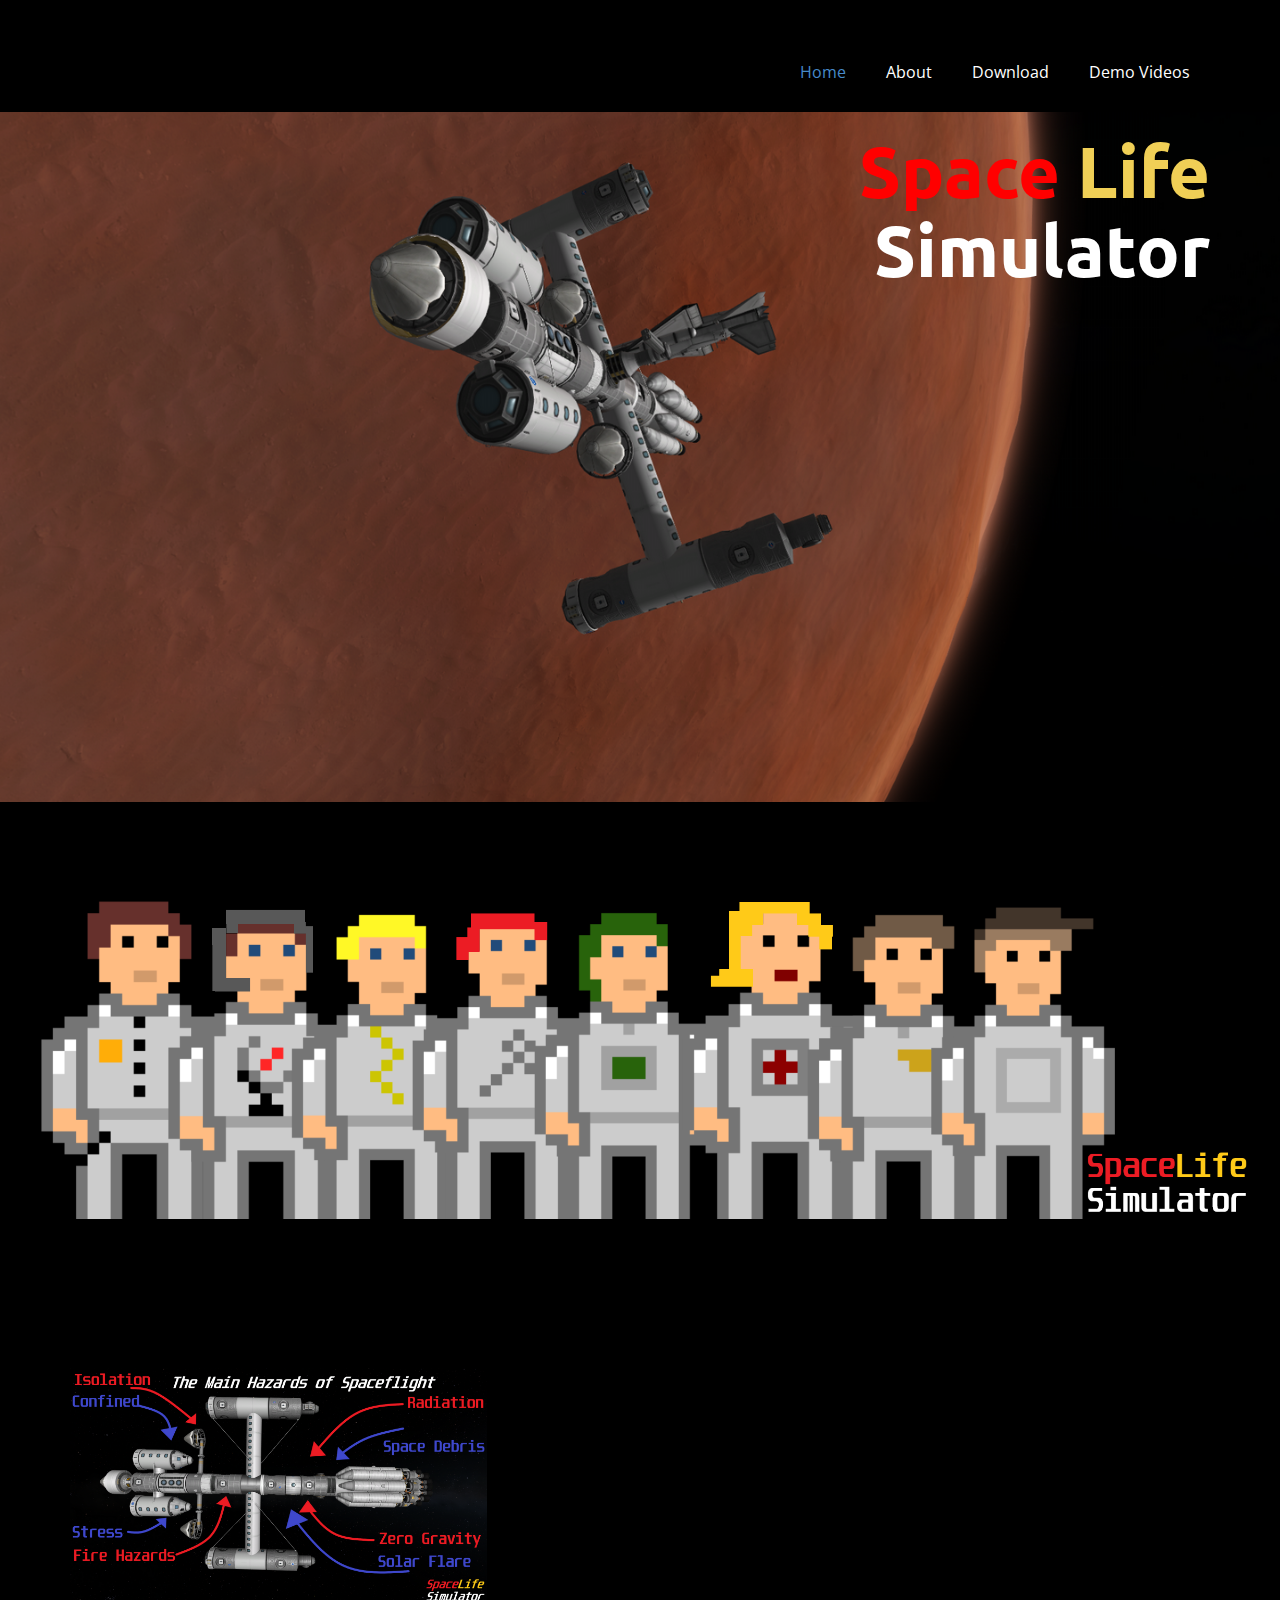
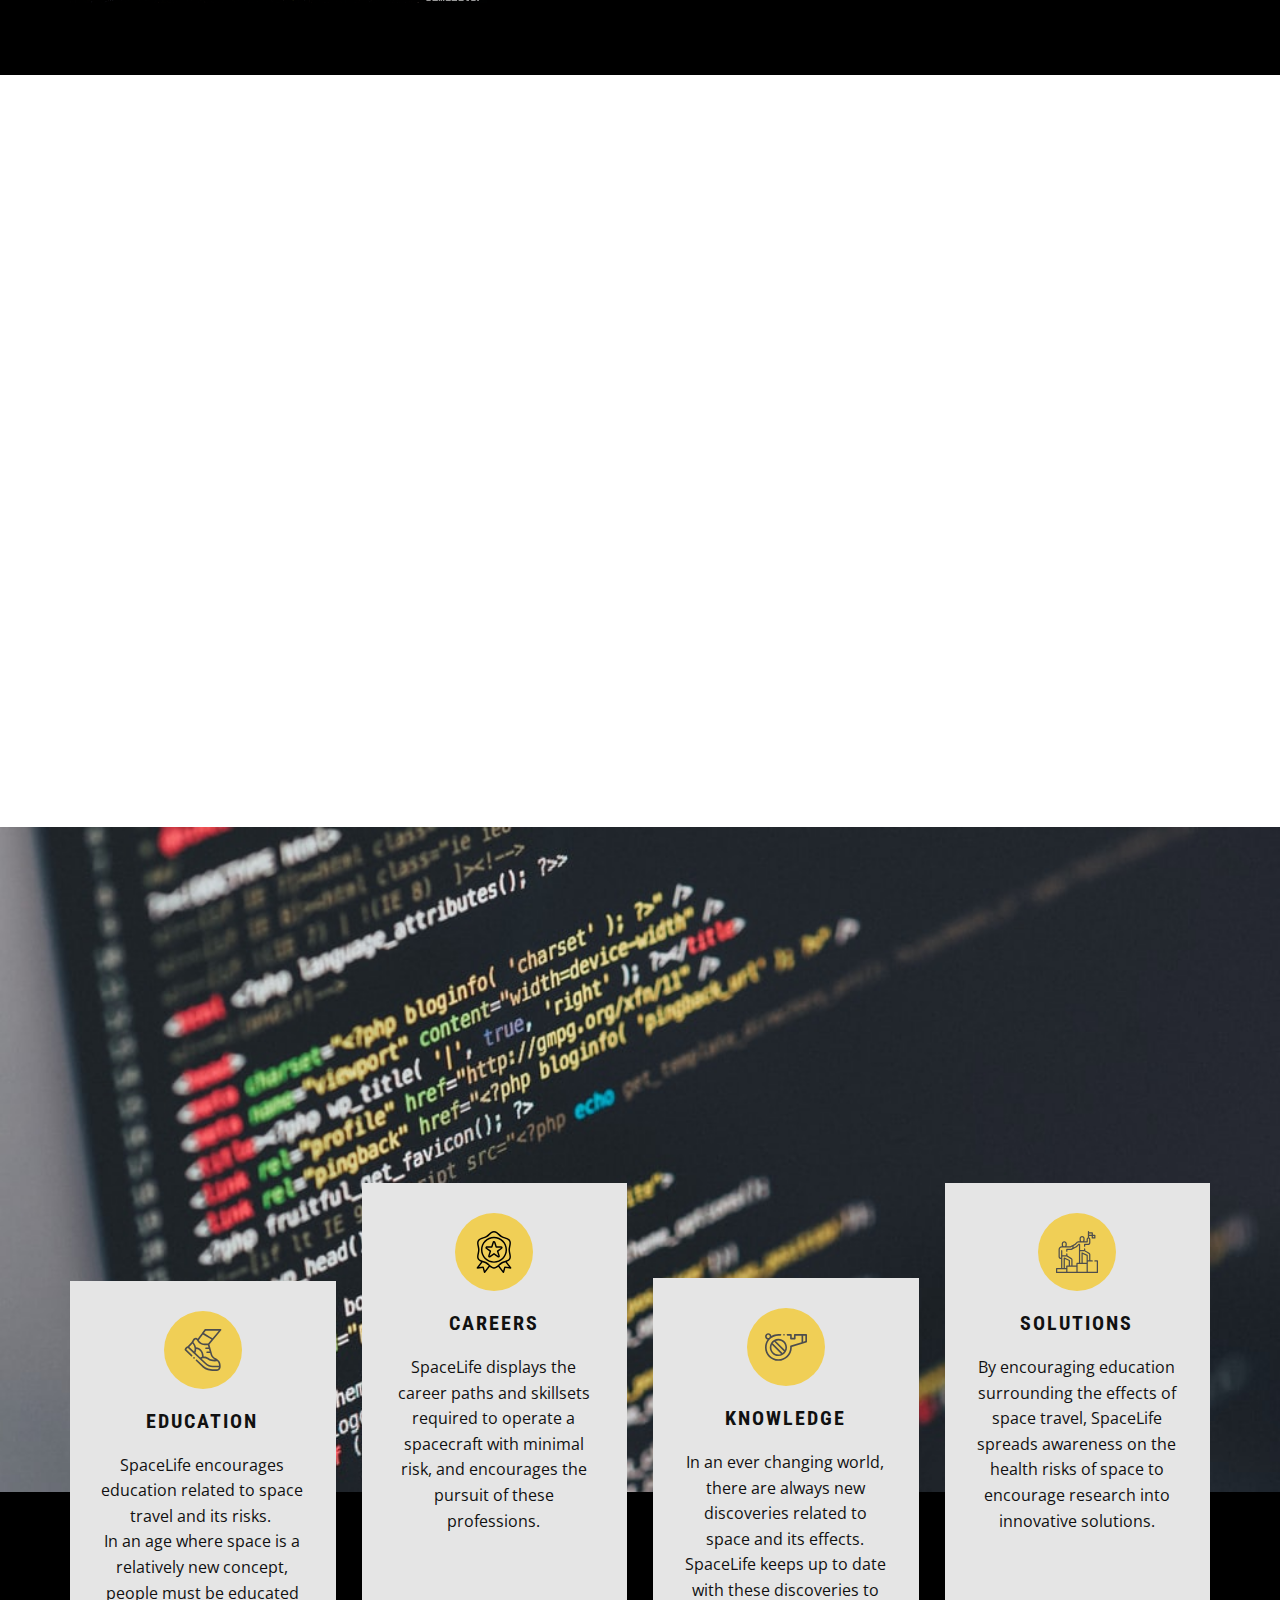
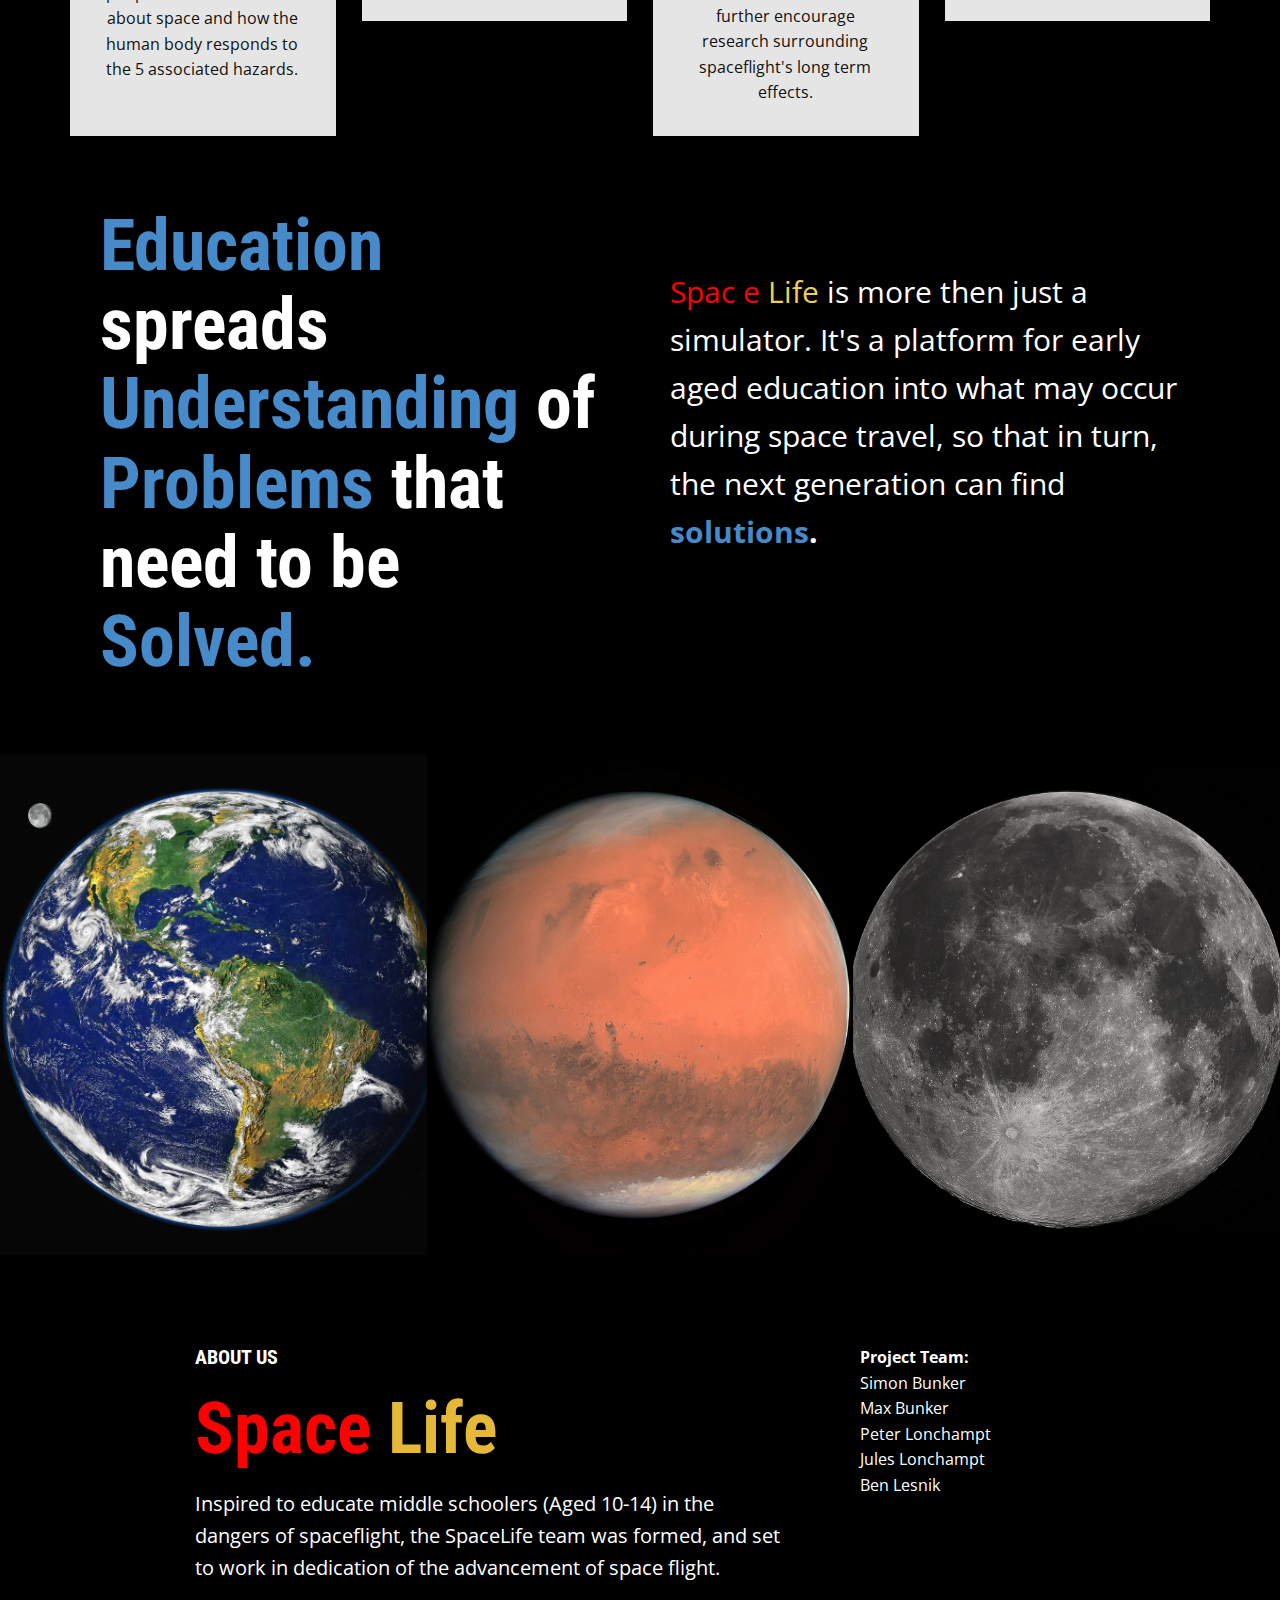
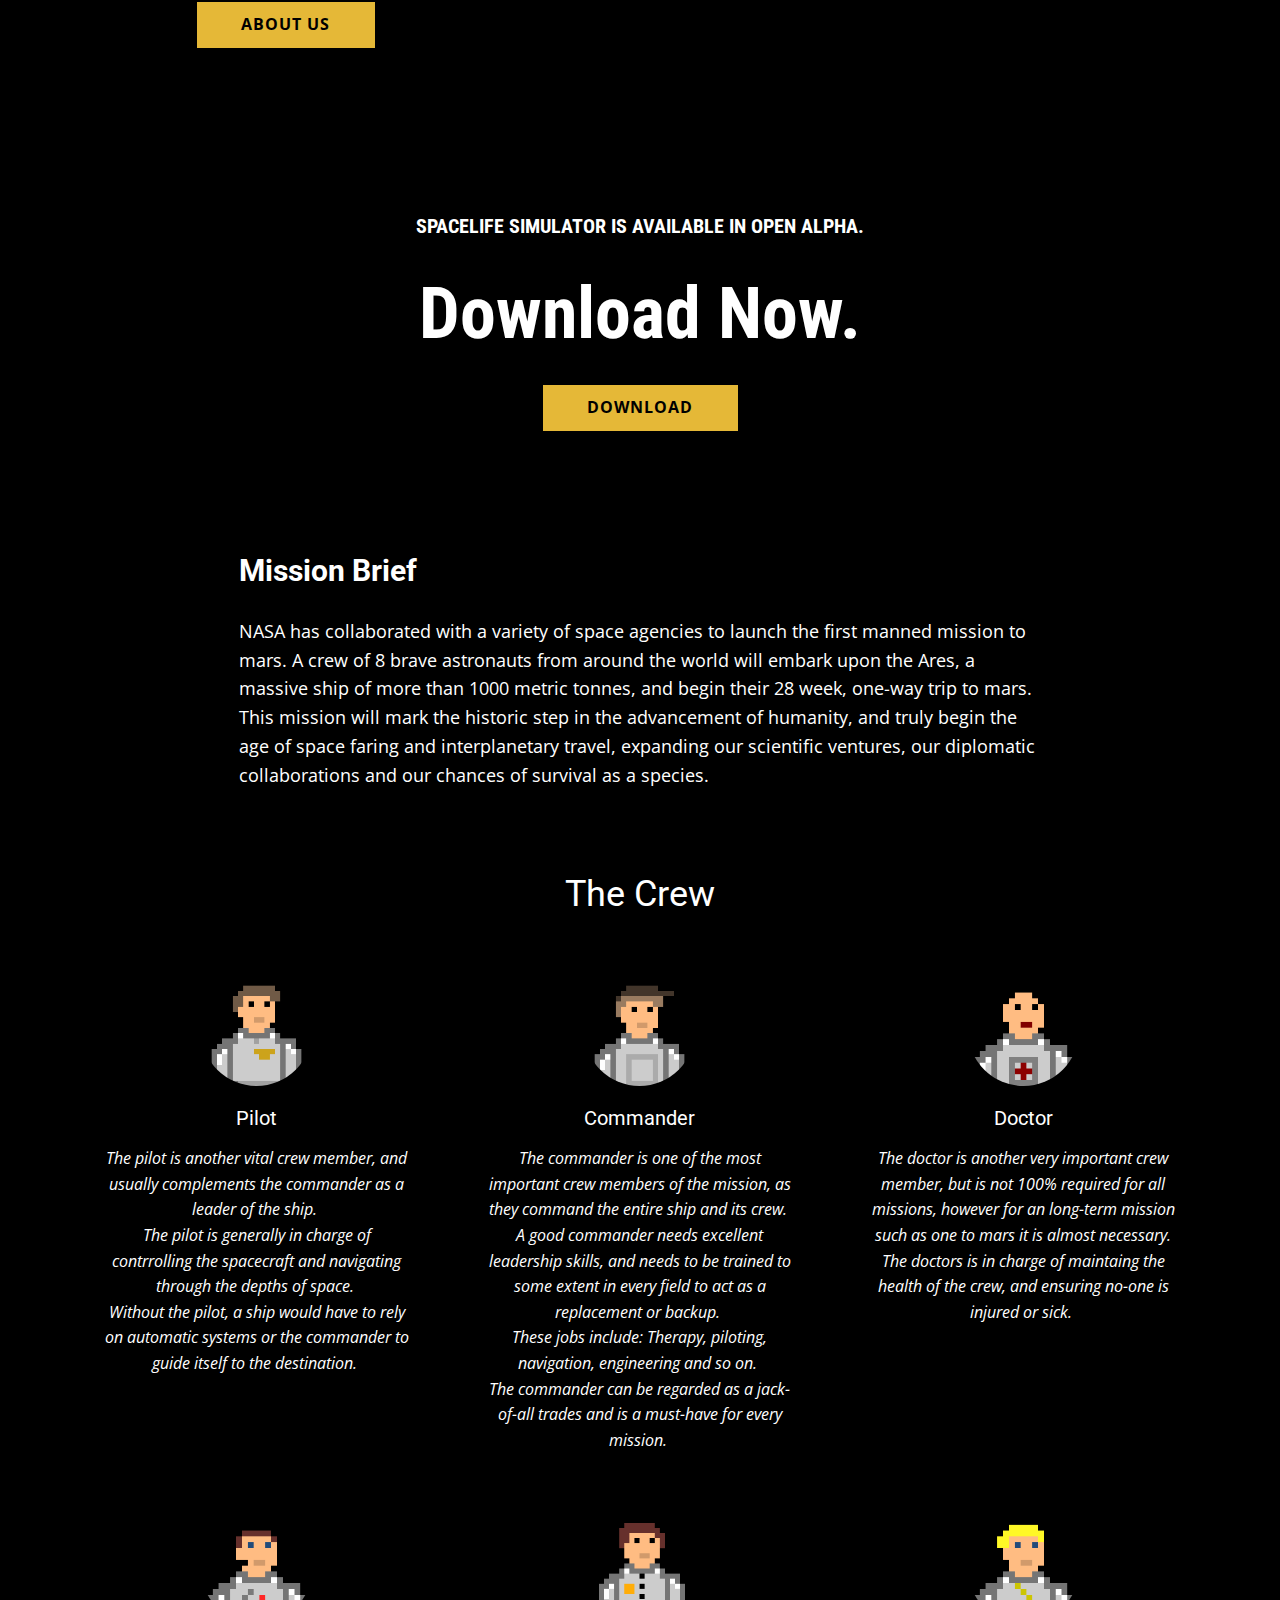
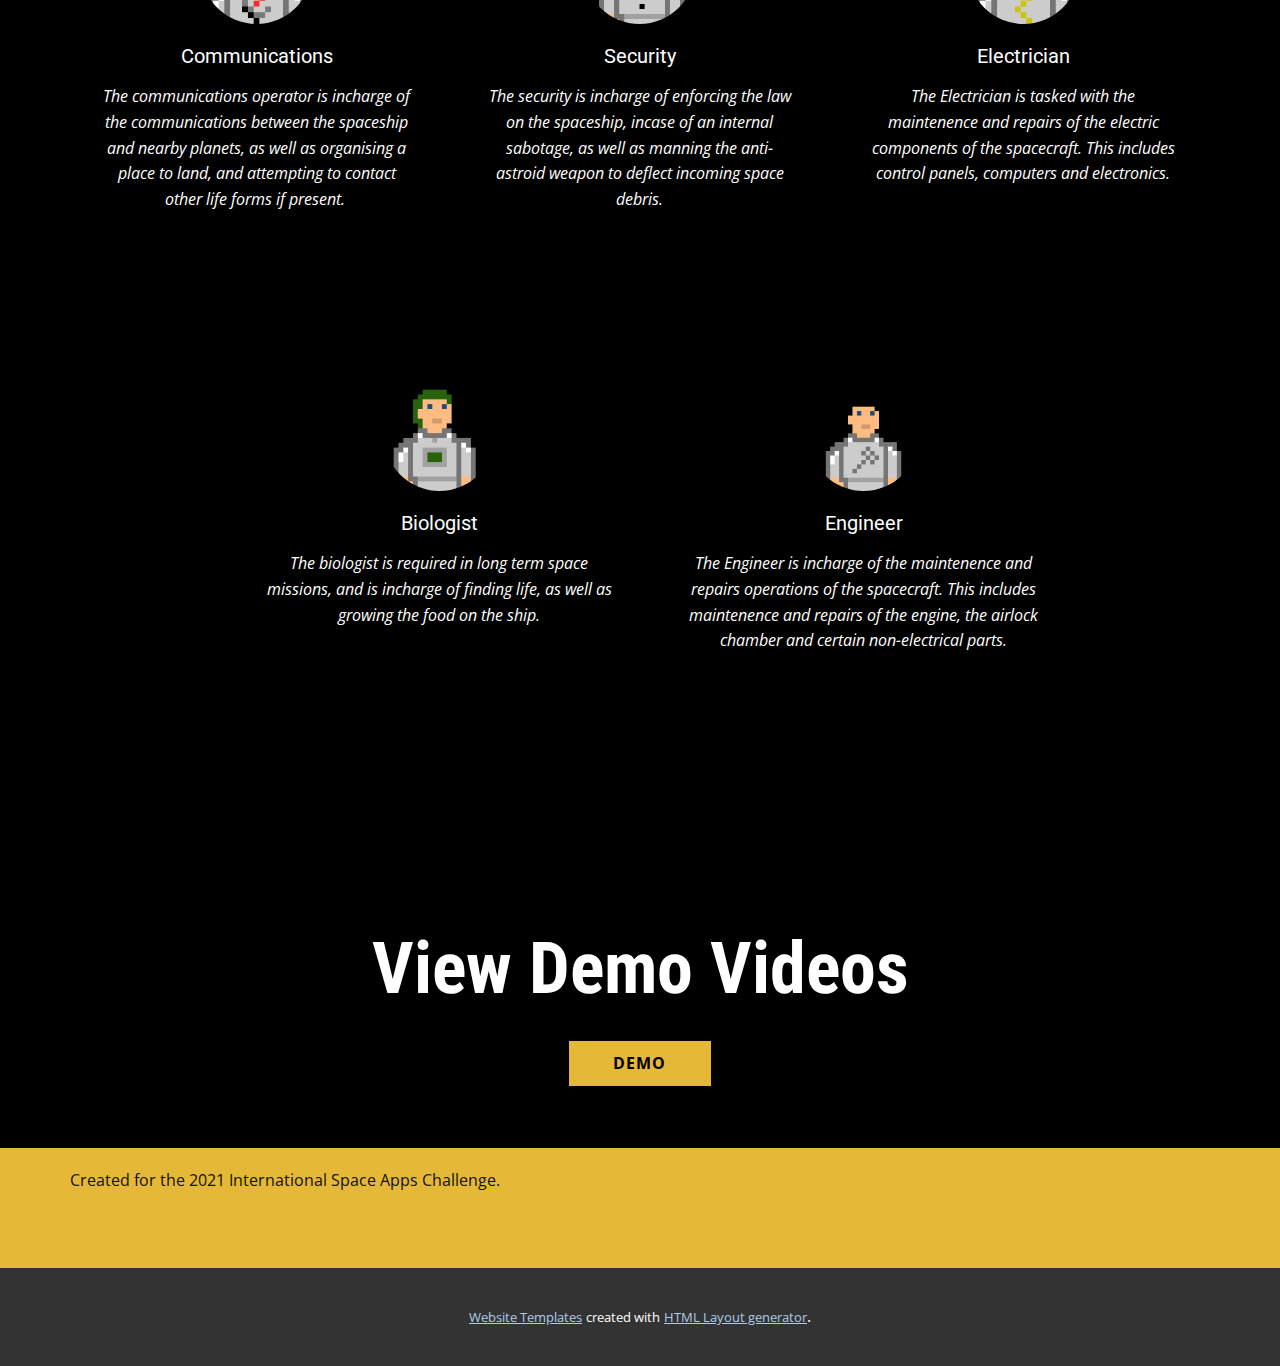
==== commit f15cc77f: "Add files via upload" ====
--- a/index.html
+++ b/index.html
@@ -25,6 +25,8 @@
     
     
     
+    
+    
     <script type="application/ld+json">{
 		"@context": "http://schema.org",
 		"@type": "Organization",
@@ -34,7 +36,7 @@
     <meta property="og:title" content="Home">
     <meta property="og:type" content="website">
   </head>
-  <body data-home-page="Home.html" data-home-page-title="Home" class="u-body u-overlap u-overlap-contrast"><header class="u-clearfix u-header u-header" id="sec-68ea"><div class="u-clearfix u-sheet u-sheet-1">
+  <body data-home-page="Home.html" data-home-page-title="Home" class="u-body u-overlap u-overlap-contrast"><header class="u-black u-clearfix u-header u-header" id="sec-68ea"><div class="u-clearfix u-sheet u-sheet-1">
         <nav class="u-menu u-menu-dropdown u-offcanvas u-menu-1">
           <div class="menu-collapse" style="font-size: 1rem; letter-spacing: 0px;">
             <a class="u-button-style u-custom-left-right-menu-spacing u-custom-padding-bottom u-custom-top-bottom-menu-spacing u-nav-link u-text-active-palette-1-base u-text-hover-palette-2-base" href="#">
@@ -47,17 +49,18 @@
           <div class="u-custom-menu u-nav-container">
             <ul class="u-nav u-unstyled u-nav-1"><li class="u-nav-item"><a class="u-button-style u-nav-link u-text-active-palette-1-base u-text-hover-palette-2-base" href="Home.html" style="padding: 10px 20px;">Home</a>
 </li><li class="u-nav-item"><a class="u-button-style u-nav-link u-text-active-palette-1-base u-text-hover-palette-2-base" href="About.html" style="padding: 10px 20px;">About</a>
-</li><li class="u-nav-item"><a class="u-button-style u-nav-link u-text-active-palette-1-base u-text-hover-palette-2-base" href="Contact.html" style="padding: 10px 20px;">Download</a>
-</li><li class="u-nav-item"><a class="u-button-style u-nav-link u-text-active-palette-1-base u-text-hover-palette-2-base" href="Home.html" style="padding: 10px 20px;">Home</a>
+</li><li class="u-nav-item"><a class="u-button-style u-nav-link u-text-active-palette-1-base u-text-hover-palette-2-base" href="Download.html" style="padding: 10px 20px;">Download</a>
+</li><li class="u-nav-item"><a class="u-button-style u-nav-link u-text-active-palette-1-base u-text-hover-palette-2-base" href="Demo-Videos.html" style="padding: 10px 20px;">Demo Videos</a>
 </li></ul>
           </div>
           <div class="u-custom-menu u-nav-container-collapse">
             <div class="u-black u-container-style u-inner-container-layout u-opacity u-opacity-95 u-sidenav">
               <div class="u-sidenav-overflow">
                 <div class="u-menu-close"></div>
-                <ul class="u-align-center u-nav u-popupmenu-items u-unstyled u-nav-2"><li class="u-nav-item"><a class="u-button-style u-nav-link" href="Home.html">Home</a>
-</li><li class="u-nav-item"><a class="u-button-style u-nav-link" href="About.html">About</a>
-</li><li class="u-nav-item"><a class="u-button-style u-nav-link" href="Contact.html">Download</a>
+                <ul class="u-align-center u-nav u-popupmenu-items u-unstyled u-nav-2"><li class="u-nav-item"><a class="u-button-style u-nav-link" href="Home.html" style="padding: 10px 20px;">Home</a>
+</li><li class="u-nav-item"><a class="u-button-style u-nav-link" href="About.html" style="padding: 10px 20px;">About</a>
+</li><li class="u-nav-item"><a class="u-button-style u-nav-link" href="Download.html" style="padding: 10px 20px;">Download</a>
+</li><li class="u-nav-item"><a class="u-button-style u-nav-link" href="Demo-Videos.html" style="padding: 10px 20px;">Demo Videos</a>
 </li></ul>
               </div>
             </div>
@@ -67,13 +70,13 @@
       </div></header>
     <section class="u-align-left u-clearfix u-image u-section-1" id="carousel_d2a0" data-image-width="1920" data-image-height="1080">
       <div class="u-clearfix u-sheet u-sheet-1">
-        <h1 class="u-align-right u-custom-font u-text u-text-body-alt-color u-text-1">
+        <h1 class="u-align-right u-custom-font u-text u-text-body-alt-color u-text-1" data-animation-name="fadeIn" data-animation-duration="1000" data-animation-delay="0" data-animation-direction="">
           <span class="u-text-custom-color-1">
             <span style="font-weight: 400;"></span>Space
           </span>
           <span class="u-text-palette-3-base">Life </span>Simulator<br>
         </h1>
-        <p class="u-text u-text-body-alt-color u-text-2">
+        <p class="u-text u-text-body-alt-color u-text-2" data-animation-name="fadeIn" data-animation-duration="2000" data-animation-delay="2250" data-animation-direction="">
           <span class="u-text-custom-color-1" style="font-weight: 700;">Mars</span> or <span class="u-text-palette-3-base" style="font-weight: 700;">Bust</span>
           <br>
           <br>
@@ -85,16 +88,16 @@
         <img class="u-align-left u-image u-image-default u-image-1" data-image-width="2000" data-image-height="564" src="images/spacelife3.png">
         <div class="u-align-left u-container-style u-expanded-width-md u-expanded-width-sm u-expanded-width-xs u-group u-group-1">
           <div class="u-container-layout u-container-layout-1">
-            <p class="u-custom-font u-font-pt-sans u-text u-text-1"> SpaceLife is an educational simulator targeting the problems that a crew may encounter during a voyage to Mars, and beyond. Combining NASA GeneLab data and publications from the NASA Human Research Program, we have successfully designed and developed a game that accurately depicts the real-life scenarios of spaceflight, simplified to fit the skillsets of middle schoolers. In modern society, there is a lack of education surrounding space flight and its associated risks. In SpaceLife, players are surrounded by the foreign concepts of spaceflight, to educate the player on the dangers and hazards that space travel may present on a trip to Mars and beyond. It is time for a new wave of education around spaceflight, to stimulate the curiosities of people worldwide.</p>
-          </div>
-        </div>
-        <img class="u-image u-image-contain u-image-default u-image-2" src="images/SpaceFlight4.png" alt="" data-image-width="1600" data-image-height="900">
+            <p class="u-align-left u-custom-font u-font-pt-sans u-text u-text-1" data-animation-name="pulse" data-animation-duration="1000" data-animation-delay="2500" data-animation-direction=""> SpaceLife is an educational simulator targeting the problems that a crew will face on a deep space voyage. Combining NASA GeneLab data and publications from the NASA Human Research Program, we have successfully designed and developed a game that accurately depicts the real-life scenarios of spaceflight, simplified to fit the skillsets of middle schoolers. In modern society, there is a lack of education surrounding space flight and its associated risks. In SpaceLife, players are surrounded by the foreign concepts of spaceflight, to educate the player on the dangers and hazards that space travel may present on a trip to Mars and beyond. It is time for a new wave of education around spaceflight, to stimulate the curiosities of people worldwide.</p>
+          </div>
+        </div>
+        <img class="u-expanded-width-md u-expanded-width-sm u-expanded-width-xs u-image u-image-contain u-image-default u-image-2" src="images/SpaceFlight4.png" alt="" data-image-width="1600" data-image-height="900">
       </div>
     </section>
     <section class="u-clearfix u-video u-video-contain u-section-3" id="sec-75d9">
       <div class="u-absolute-hcenter u-background-video u-expanded" style="">
         <div class="embed-responsive embed-responsive-1">
-          <iframe style="position: absolute;top: 0;left: 0;width: 100%;height: 100%;" class="embed-responsive-item" src="https://www.youtube.com/embed/1iCtHQFEW6s?playlist=1iCtHQFEW6s&amp;loop=1&amp;mute=1&amp;showinfo=0&amp;controls=0&amp;start=0&amp;autoplay=1" frameborder="0" allowfullscreen=""></iframe>
+          <iframe style="position: absolute;top: 0;left: 0;width: 100%;height: 100%;" class="embed-responsive-item" src="https://www.youtube.com/embed/6tvJClnjIos?playlist=6tvJClnjIos&amp;loop=1&amp;mute=1&amp;showinfo=0&amp;controls=0&amp;start=0&amp;autoplay=1" frameborder="0" allowfullscreen=""></iframe>
         </div>
       </div>
     </section>
@@ -129,7 +132,7 @@
 </g>
 </g></svg></span>
                     <h5 class="u-custom-font u-font-roboto-condensed u-text u-text-3">Careers</h5>
-                    <p class="u-text u-text-4">SpaceLife displays the career paths and skillsets required to operate a spacecraft with minimal risk.</p>
+                    <p class="u-text u-text-4">SpaceLife displays the career paths and skillsets required to operate a spacecraft with minimal risk, and encourages the pursuit of these professions.</p>
                   </div>
                 </div>
                 <div class="u-container-style u-hidden-sm u-hidden-xs u-layout-cell u-size-20 u-layout-cell-4">
@@ -182,8 +185,12 @@
                 <p class="u-text u-text-10">
                   <span style="font-size: 1.875rem;">
                     <span style="font-size: 1rem;">
-                      <span style="font-size: 1.875rem;"> Sp</span>
-                    </span>aceLife is more then just a simulator. It's a platform for early aged education into what may occur during space travel, so that in turn, the next generation can find <span style="font-weight: 700;">
+                      <span style="font-size: 1.875rem;">
+                        <span class="u-text-custom-color-1">Spac</span>
+                      </span>
+                    </span>
+                    <span class="u-text-custom-color-1">e</span>
+                    <span class="u-text-palette-3-base">Life</span> is more then just a simulator. It's a platform for early aged education into what may occur during space travel, so that in turn, the next generation can find <span style="font-weight: 700;">
                       <span class="u-text-palette-1-base">solutions</span>.
                     </span>
                   </span>
@@ -195,7 +202,7 @@
         </div>
       </div>
     </section>
-    <section class="u-clearfix u-section-5" id="carousel_3b3a">
+    <section class="u-black u-clearfix u-section-5" id="carousel_3b3a">
       <div class="u-expanded-width u-gallery u-layout-grid u-lightbox u-no-transition u-show-text-on-hover u-gallery-1">
         <div class="u-gallery-inner u-gallery-inner-1">
           <div class="u-effect-fade u-gallery-item">
@@ -233,7 +240,7 @@
         <div class="u-clearfix u-expanded-width u-gutter-0 u-layout-spacing-vertical u-layout-wrap u-layout-wrap-1">
           <div class="u-layout">
             <div class="u-layout-col">
-              <div class="u-size-30">
+              <div class="u-size-60">
                 <div class="u-layout-row">
                   <div class="u-container-style u-hidden-sm u-hidden-xs u-layout-cell u-left-cell u-size-5 u-layout-cell-1">
                     <div class="u-container-layout u-valign-middle u-container-layout-1">
@@ -241,7 +248,7 @@
                     </div>
                   </div>
                   <div class="u-align-left u-container-style u-layout-cell u-size-35 u-layout-cell-2">
-                    <div class="u-container-layout u-valign-middle u-container-layout-2">
+                    <div class="u-container-layout u-container-layout-2">
                       <h4 class="u-custom-font u-font-roboto-condensed u-text u-text-1">about us</h4>
                       <h1 class="u-custom-font u-font-roboto-condensed u-text u-text-2">
                         <span class="u-text-custom-color-1">Space</span>
@@ -261,13 +268,6 @@
                   </div>
                 </div>
               </div>
-              <div class="u-size-30">
-                <div class="u-layout-row">
-                  <div class="u-container-style u-image u-image-contain u-layout-cell u-left-cell u-right-cell u-size-60 u-image-1" data-image-width="1920" data-image-height="1080">
-                    <div class="u-container-layout u-container-layout-4"></div>
-                  </div>
-                </div>
-              </div>
             </div>
           </div>
         </div>
@@ -280,7 +280,13 @@
         <a href="Download.html" data-page-id="575507252" class="u-active-black u-border-2 u-border-black u-btn u-button-style u-hover-black u-palette-2-base u-text-active-white u-text-black u-text-hover-palette-2-base u-btn-1">Download</a>
       </div>
     </section>
-    <section class="u-align-center u-black u-clearfix u-section-8" id="sec-3fab">
+    <section class="u-black u-clearfix u-section-8" id="sec-5543">
+      <div class="u-clearfix u-sheet u-sheet-1">
+        <h3 class="u-text u-text-1">Mission Brief</h3>
+        <p class="u-text u-text-2"> NASA has collaborated with a variety of space agencies to launch the first manned mission to mars. A crew of 8 brave astronauts from around the world will embark upon the Ares, a massive ship of more than 1000 metric tonnes, and begin their 28 week, one-way trip to mars. This mission will mark the historic step in the advancement of humanity, and truly begin the age of space faring and interplanetary travel, expanding our scientific ventures, our diplomatic collaborations and our chances of survival as a species.</p>
+      </div>
+    </section>
+    <section class="u-align-center u-black u-clearfix u-section-9" id="sec-3fab">
       <div class="u-clearfix u-sheet u-sheet-1">
         <h2 class="u-text u-text-1">The Crew</h2>
         <div class="u-expanded-width u-list u-list-1">
@@ -315,37 +321,37 @@
         </div>
       </div>
     </section>
-    <section class="u-align-center u-black u-clearfix u-section-9" id="carousel_8db6">
-      <div class="u-clearfix u-sheet u-valign-middle u-sheet-1">
-        <div class="u-list u-list-1">
-          <div class="u-repeater u-repeater-1">
-            <div class="u-align-center u-container-style u-list-item u-repeater-item">
-              <div class="u-container-layout u-similar-container u-container-layout-1">
+    <section class="u-align-center u-black u-clearfix u-section-10" id="carousel_8db6">
+      <div class="u-clearfix u-sheet u-valign-middle-lg u-valign-middle-md u-valign-middle-xl u-sheet-1">
+        <div class="u-expanded-width-sm u-expanded-width-xs u-list u-list-1">
+          <div class="u-align-center-md u-align-center-sm u-align-center-xs u-repeater u-repeater-1">
+            <div class="u-align-center u-container-style u-list-item u-repeater-item">
+              <div class="u-container-layout u-similar-container u-valign-bottom-sm u-valign-middle-md u-valign-top-xs u-container-layout-1">
                 <div alt="" class="u-align-center u-image u-image-circle u-image-1" src="" data-image-width="190" data-image-height="350"></div>
                 <h5 class="u-text u-text-1">Communications</h5>
-                <p class="u-text u-text-2"> The communications operator is incharge of the communications between the spaceship and nearby planets, as well as organising a place to land, and attempting to contact other life forms if present.&nbsp;</p>
-              </div>
-            </div>
-            <div class="u-align-center u-container-style u-list-item u-repeater-item">
-              <div class="u-container-layout u-similar-container u-container-layout-2">
+                <p class="u-align-center-sm u-align-center-xs u-text u-text-2"> The communications operator is incharge of the communications between the spaceship and nearby planets, as well as organising a place to land, and attempting to contact other life forms if present.&nbsp;</p>
+              </div>
+            </div>
+            <div class="u-align-center u-container-style u-list-item u-repeater-item">
+              <div class="u-container-layout u-similar-container u-valign-bottom-sm u-valign-middle-md u-valign-top-xs u-container-layout-2">
                 <div alt="" class="u-align-center u-image u-image-circle u-image-2" src="" data-image-width="220" data-image-height="360"></div>
                 <h5 class="u-text u-text-3">Security</h5>
-                <p class="u-text u-text-4">The security is incharge of enforcing the law on the spaceship, incase of an internal sabotage, as well as manning the anti-astroid weapon to deflect incoming space debris.</p>
-              </div>
-            </div>
-            <div class="u-align-center u-container-style u-list-item u-repeater-item">
-              <div class="u-container-layout u-similar-container u-container-layout-3">
+                <p class="u-align-center-sm u-align-center-xs u-text u-text-4">The security is incharge of enforcing the law on the spaceship, incase of an internal sabotage, as well as manning the anti-astroid weapon to deflect incoming space debris.</p>
+              </div>
+            </div>
+            <div class="u-align-center u-container-style u-list-item u-repeater-item">
+              <div class="u-container-layout u-similar-container u-valign-bottom-sm u-valign-middle-md u-valign-top-xs u-container-layout-3">
                 <div alt="" class="u-align-center u-image u-image-circle u-image-3" src="" data-image-width="190" data-image-height="340"></div>
                 <h5 class="u-text u-text-5">Electrician<br>
                 </h5>
-                <p class="u-text u-text-6">The Electrician is tasked with the maintenence and repairs of the electric components of the spacecraft. This includes control panels, computers and electronics.</p>
-              </div>
-            </div>
-          </div>
-        </div>
-      </div>
-    </section>
-    <section class="u-align-center u-black u-clearfix u-section-10" id="carousel_4baf">
+                <p class="u-align-center-sm u-align-center-xs u-text u-text-6">The Electrician is tasked with the maintenence and repairs of the electric components of the spacecraft. This includes control panels, computers and electronics.</p>
+              </div>
+            </div>
+          </div>
+        </div>
+      </div>
+    </section>
+    <section class="u-align-center u-black u-clearfix u-section-11" id="carousel_4baf">
       <div class="u-clearfix u-sheet u-valign-middle u-sheet-1">
         <div class="u-list u-list-1">
           <div class="u-repeater u-repeater-1">
@@ -367,12 +373,21 @@
         </div>
       </div>
     </section>
+    <section class="u-align-center u-black u-clearfix u-section-12" id="carousel_b827">
+      <div class="u-clearfix u-sheet u-sheet-1">
+        <h1 class="u-custom-font u-font-roboto-condensed u-text u-text-1">View Demo Videos</h1>
+        <a href="Demo-Videos.html" data-page-id="1248113738" class="u-active-black u-border-2 u-border-black u-btn u-button-style u-hover-black u-palette-2-base u-text-active-white u-text-black u-text-hover-palette-2-base u-btn-1">Demo</a>
+      </div>
+    </section>
     <style class="u-overlap-style">.u-overlap:not(.u-sticky-scroll) .u-header {
 background-color: #000000 !important
 }</style>
     
     
-    <footer class="u-align-center u-clearfix u-footer u-grey-80 u-footer" id="sec-aee1"><div class="u-align-left u-clearfix u-sheet u-sheet-1"></div></footer>
+    <footer class="u-align-center u-clearfix u-footer u-palette-2-base u-footer" id="sec-aee1"><div class="u-align-left u-clearfix u-sheet u-sheet-1">
+        <p class="u-text u-text-default u-text-1">Created for the 2021 International Space Apps Challenge.<br>
+        </p>
+      </div></footer>
     <section class="u-backlink u-clearfix u-grey-80">
       <a class="u-link" href="https://nicepage.com/website-templates" target="_blank">
         <span>Website Templates</span>
--- a/nicepage.css
+++ b/nicepage.css
@@ -34406,26 +34406,14 @@
 .u-footer .u-sheet-1 {
   min-height: 120px;
 }
-@media (max-width: 1199px) {
-  .u-footer .u-sheet-1 {
-    min-height: 99px;
-  }
-}
-@media (max-width: 991px) {
-  .u-footer .u-sheet-1 {
-    min-height: 76px;
-  }
-}
-@media (max-width: 767px) {
-  .u-footer .u-sheet-1 {
-    min-height: 57px;
-  }
-}
-@media (max-width: 575px) {
-  .u-footer .u-sheet-1 {
-    min-height: 36px;
-  }
-}
+
+.u-footer .u-text-1 {
+  margin-bottom: 60px;
+}
+
+
+
+
 
  /*begin-variables base-font-size*/ 
  html { font-size: 16px; }
--- a/Home.css
+++ b/Home.css
@@ -11,12 +11,14 @@
   font-size: 4.5rem;
   font-weight: 700;
   font-family: Ubuntu;
+  animation-duration: 1000ms;
   margin: 130px 0 0 631px;
 }
 
 .u-section-1 .u-text-2 {
   font-size: 1.25rem;
   font-style: normal;
+  animation-duration: 2000ms;
   margin: 0 -375px 60px 1006px;
 }
 
@@ -30,7 +32,9 @@
   }
 
   .u-section-1 .u-text-2 {
-    margin-left: 906px;
+    width: auto;
+    margin-right: -254px;
+    margin-left: 786px;
   }
 }
 
@@ -44,13 +48,13 @@
   }
 
   .u-section-1 .u-text-2 {
-    margin-left: 796px;
+    margin-left: 676px;
   }
 }
 
 @media (max-width: 767px) {
   .u-section-1 .u-sheet-1 {
-    min-height: 380px;
+    min-height: 412px;
   }
 
   .u-section-1 .u-text-1 {
@@ -58,7 +62,8 @@
   }
 
   .u-section-1 .u-text-2 {
-    margin-left: 706px;
+    margin-right: -79px;
+    margin-left: 410px;
   }
 }
 
@@ -75,15 +80,16 @@
   }
 
   .u-section-1 .u-text-2 {
-    margin-top: 138px;
-    margin-left: 606px;
+    margin-top: 18px;
+    margin-right: 0;
+    margin-left: 209px;
   }
 }.u-section-2 {
   background-image: none;
 }
 
 .u-section-2 .u-sheet-1 {
-  min-height: 844px;
+  min-height: 873px;
 }
 
 .u-section-2 .u-image-1 {
@@ -94,7 +100,7 @@
 
 .u-section-2 .u-group-1 {
   width: 733px;
-  min-height: 324px;
+  min-height: 370px;
   margin: 73px 0 0 auto;
 }
 
@@ -104,18 +110,19 @@
 
 .u-section-2 .u-text-1 {
   font-size: 1.25rem;
-  margin: 0 12px 0 0;
+  animation-duration: 1000ms;
+  margin: 17px 14px 0 62px;
 }
 
 .u-section-2 .u-image-2 {
   width: 417px;
   height: 321px;
-  margin: -333px auto 42px -40px;
+  margin: -337px auto 16px 0;
 }
 
 @media (max-width: 1199px) {
   .u-section-2 .u-sheet-1 {
-    min-height: 765px;
+    min-height: 794px;
   }
 
   .u-section-2 .u-image-1 {
@@ -125,11 +132,16 @@
     margin-right: 0;
     margin-left: 0;
   }
+
+  .u-section-2 .u-image-2 {
+    width: 245px;
+    margin-bottom: 29px;
+  }
 }
 
 @media (max-width: 991px) {
   .u-section-2 .u-sheet-1 {
-    min-height: 703px;
+    min-height: 1326px;
   }
 
   .u-section-2 .u-image-1 {
@@ -144,35 +156,44 @@
   }
 
   .u-section-2 .u-text-1 {
-    margin-right: 0;
+    margin-right: 8px;
+    margin-left: 56px;
+  }
+
+  .u-section-2 .u-image-2 {
+    height: 352px;
+    margin-top: 27px;
+    margin-bottom: 46px;
+    margin-right: initial;
+    margin-left: initial;
+    width: auto;
   }
 }
 
 @media (max-width: 767px) {
   .u-section-2 .u-sheet-1 {
-    min-height: 652px;
+    min-height: 680px;
   }
 
   .u-section-2 .u-image-1 {
     width: 540px;
     height: 289px;
   }
+
+  .u-section-2 .u-text-1 {
+    margin-right: 0;
+    margin-left: 0;
+  }
 }
 
 @media (max-width: 575px) {
   .u-section-2 .u-sheet-1 {
-    min-height: 537px;
+    min-height: 624px;
   }
 
   .u-section-2 .u-image-1 {
     width: 340px;
     height: 182px;
-  }
-
-  .u-section-2 .u-image-2 {
-    width: 340px;
-    height: 262px;
-    margin-left: 0;
   }
 }.u-section-3 {
   min-height: 752px;
@@ -363,7 +384,7 @@
 }
 
 .u-section-4 .u-layout-cell-10 {
-  min-height: 316px;
+  min-height: 534px;
 }
 
 .u-section-4 .u-container-layout-10 {
@@ -374,7 +395,7 @@
   letter-spacing: 0px;
   font-weight: 400;
   text-transform: none;
-  margin: 0 2px 0 0;
+  margin: 62px 1px 0;
 }
 
 @media (max-width: 1199px) {
@@ -459,14 +480,25 @@
   }
 
   .u-section-4 .u-layout-cell-9 {
-    min-height: 243px;
+    min-height: 534px;
+  }
+
+  .u-section-4 .u-container-layout-9 {
+    padding-left: 19px;
+    padding-right: 19px;
+  }
+
+  .u-section-4 .u-text-9 {
+    width: auto;
+    margin-left: 11px;
   }
 
   .u-section-4 .u-layout-cell-10 {
-    min-height: 261px;
+    min-height: 440px;
   }
 
   .u-section-4 .u-text-10 {
+    margin-left: 0;
     margin-right: 0;
   }
 }
@@ -520,6 +552,10 @@
     min-height: 100px;
   }
 
+  .u-section-4 .u-text-9 {
+    margin-left: 0;
+  }
+
   .u-section-4 .u-layout-cell-10 {
     min-height: 100px;
   }
@@ -638,11 +674,23 @@
     width: 340px;
   }
 
+  .u-section-4 .u-layout-cell-9 {
+    min-height: 522px;
+  }
+
+  .u-section-4 .u-container-layout-9 {
+    padding-left: 0;
+    padding-right: 0;
+  }
+
   .u-section-4 .u-text-9 {
     font-size: 3.75rem;
+    margin-left: -10px;
+    margin-right: -10px;
   }
 }.u-section-5 {
   min-height: 500px;
+  background-image: none;
 }
 
 .u-section-5 .u-gallery-1 {
@@ -722,15 +770,16 @@
 }
 
 .u-section-6 .u-sheet-1 {
-  min-height: 909px;
+  min-height: 447px;
 }
 
 .u-section-6 .u-layout-wrap-1 {
-  margin: 60px auto 0 0;
+  margin-top: 60px;
+  margin-bottom: 0;
 }
 
 .u-section-6 .u-layout-cell-1 {
-  min-height: 343px;
+  min-height: 387px;
 }
 
 .u-section-6 .u-container-layout-1 {
@@ -745,7 +794,7 @@
 }
 
 .u-section-6 .u-layout-cell-2 {
-  min-height: 343px;
+  min-height: 387px;
 }
 
 .u-section-6 .u-container-layout-2 {
@@ -785,7 +834,7 @@
 }
 
 .u-section-6 .u-layout-cell-3 {
-  min-height: 343px;
+  min-height: 387px;
 }
 
 .u-section-6 .u-container-layout-3 {
@@ -797,32 +846,17 @@
   margin-top: 0;
 }
 
-.u-section-6 .u-image-1 {
-  min-height: 485px;
-  background-image: url("images/SpaceFlight4.png");
-  background-position: 50% 50%;
-}
-
-.u-section-6 .u-container-layout-4 {
-  padding: 30px;
-}
-
 @media (max-width: 1199px) {
   .u-section-6 .u-sheet-1 {
     min-height: 556px;
   }
 
-  .u-section-6 .u-layout-wrap-1 {
-    margin-right: initial;
-    margin-left: initial;
-  }
-
   .u-section-6 .u-layout-cell-1 {
-    min-height: 283px;
+    min-height: 319px;
   }
 
   .u-section-6 .u-layout-cell-2 {
-    min-height: 283px;
+    min-height: 319px;
   }
 
   .u-section-6 .u-container-layout-2 {
@@ -830,11 +864,7 @@
   }
 
   .u-section-6 .u-layout-cell-3 {
-    min-height: 283px;
-  }
-
-  .u-section-6 .u-image-1 {
-    min-height: 400px;
+    min-height: 319px;
   }
 }
 
@@ -858,10 +888,6 @@
   .u-section-6 .u-layout-cell-3 {
     min-height: 100px;
   }
-
-  .u-section-6 .u-image-1 {
-    min-height: 355px;
-  }
 }
 
 @media (max-width: 767px) {
@@ -871,8 +897,6 @@
 
   .u-section-6 .u-layout-wrap-1 {
     margin-top: 30px;
-    margin-right: initial;
-    margin-left: initial;
   }
 
   .u-section-6 .u-layout-cell-1 {
@@ -906,15 +930,6 @@
     padding-left: 10px;
     padding-right: 10px;
   }
-
-  .u-section-6 .u-image-1 {
-    min-height: 266px;
-  }
-
-  .u-section-6 .u-container-layout-4 {
-    padding-left: 10px;
-    padding-right: 10px;
-  }
 }
 
 @media (max-width: 575px) {
@@ -928,10 +943,6 @@
 
   .u-section-6 .u-text-2 {
     font-size: 3.75rem;
-  }
-
-  .u-section-6 .u-image-1 {
-    min-height: 264px;
   }
 }.u-section-7 {
   background-image: none;
@@ -998,31 +1009,79 @@
 }
 
 .u-section-8 .u-sheet-1 {
+  min-height: 296px;
+}
+
+.u-section-8 .u-text-1 {
+  font-weight: 700;
+  width: 803px;
+  margin: 60px auto 0;
+}
+
+.u-section-8 .u-text-2 {
+  width: 803px;
+  font-size: 1.125rem;
+  margin: 28px auto 25px;
+}
+
+@media (max-width: 991px) {
+  .u-section-8 .u-text-1 {
+    width: 720px;
+  }
+
+  .u-section-8 .u-text-2 {
+    width: 720px;
+  }
+}
+
+@media (max-width: 767px) {
+  .u-section-8 .u-text-1 {
+    width: 540px;
+  }
+
+  .u-section-8 .u-text-2 {
+    width: 540px;
+  }
+}
+
+@media (max-width: 575px) {
+  .u-section-8 .u-text-1 {
+    width: 340px;
+  }
+
+  .u-section-8 .u-text-2 {
+    width: 340px;
+  }
+}.u-section-9 {
+  background-image: none;
+}
+
+.u-section-9 .u-sheet-1 {
   min-height: 597px;
 }
 
-.u-section-8 .u-text-1 {
+.u-section-9 .u-text-1 {
   width: 680px;
   margin: 60px auto 0;
 }
 
-.u-section-8 .u-list-1 {
+.u-section-9 .u-list-1 {
   grid-template-rows: auto;
   margin-top: 31px;
   margin-bottom: 0;
 }
 
-.u-section-8 .u-repeater-1 {
+.u-section-9 .u-repeater-1 {
   grid-template-columns: calc(33.3333% - 6.66667px) calc(33.3333% - 6.66667px) calc(33.3333% - 6.66667px);
   grid-gap: 10px 10px;
   min-height: 467px;
 }
 
-.u-section-8 .u-container-layout-1 {
+.u-section-9 .u-container-layout-1 {
   padding: 30px;
 }
 
-.u-section-8 .u-image-1 {
+.u-section-9 .u-image-1 {
   width: 111px;
   height: 111px;
   background-image: url("images/PilotAstronaut.png");
@@ -1030,21 +1089,21 @@
   margin: 0 auto;
 }
 
-.u-section-8 .u-text-2 {
+.u-section-9 .u-text-2 {
   width: 193px;
   margin: 20px auto 0;
 }
 
-.u-section-8 .u-text-3 {
+.u-section-9 .u-text-3 {
   font-style: italic;
   margin: 16px 1px 0;
 }
 
-.u-section-8 .u-container-layout-2 {
+.u-section-9 .u-container-layout-2 {
   padding: 30px;
 }
 
-.u-section-8 .u-image-2 {
+.u-section-9 .u-image-2 {
   width: 111px;
   height: 111px;
   background-image: url("images/CaptainCommanderAstronaut.png");
@@ -1052,21 +1111,21 @@
   margin: 0 auto;
 }
 
-.u-section-8 .u-text-4 {
+.u-section-9 .u-text-4 {
   width: 193px;
   margin: 20px auto 0;
 }
 
-.u-section-8 .u-text-5 {
+.u-section-9 .u-text-5 {
   font-style: italic;
   margin: 16px 1px 0;
 }
 
-.u-section-8 .u-container-layout-3 {
+.u-section-9 .u-container-layout-3 {
   padding: 30px;
 }
 
-.u-section-8 .u-image-3 {
+.u-section-9 .u-image-3 {
   width: 111px;
   height: 111px;
   background-image: url("images/DoctorAstronaut.png");
@@ -1074,101 +1133,101 @@
   margin: 0 auto;
 }
 
-.u-section-8 .u-text-6 {
+.u-section-9 .u-text-6 {
   width: 193px;
   margin: 20px auto 0;
 }
 
-.u-section-8 .u-text-7 {
+.u-section-9 .u-text-7 {
   font-style: italic;
   margin: 16px 1px 0;
 }
 
 @media (max-width: 1199px) {
-  .u-section-8 .u-sheet-1 {
+  .u-section-9 .u-sheet-1 {
     min-height: 620px;
   }
 
-  .u-section-8 .u-list-1 {
+  .u-section-9 .u-list-1 {
     height: auto;
   }
 
-  .u-section-8 .u-text-3 {
-    margin-left: 0;
-    margin-right: 0;
-  }
-
-  .u-section-8 .u-text-5 {
-    margin-left: 0;
-    margin-right: 0;
-  }
-
-  .u-section-8 .u-text-7 {
+  .u-section-9 .u-text-3 {
+    margin-left: 0;
+    margin-right: 0;
+  }
+
+  .u-section-9 .u-text-5 {
+    margin-left: 0;
+    margin-right: 0;
+  }
+
+  .u-section-9 .u-text-7 {
     margin-left: 0;
     margin-right: 0;
   }
 }
 
 @media (max-width: 991px) {
-  .u-section-8 .u-repeater-1 {
+  .u-section-9 .u-repeater-1 {
     grid-template-columns: calc(50% - 5px) calc(50% - 5px);
   }
 }
 
 @media (max-width: 767px) {
-  .u-section-8 .u-text-1 {
+  .u-section-9 .u-text-1 {
     width: 540px;
   }
 
-  .u-section-8 .u-repeater-1 {
+  .u-section-9 .u-repeater-1 {
     grid-template-columns: 100%;
   }
 
-  .u-section-8 .u-container-layout-1 {
-    padding-left: 10px;
-    padding-right: 10px;
-  }
-
-  .u-section-8 .u-container-layout-2 {
-    padding-left: 10px;
-    padding-right: 10px;
-  }
-
-  .u-section-8 .u-container-layout-3 {
+  .u-section-9 .u-container-layout-1 {
+    padding-left: 10px;
+    padding-right: 10px;
+  }
+
+  .u-section-9 .u-container-layout-2 {
+    padding-left: 10px;
+    padding-right: 10px;
+  }
+
+  .u-section-9 .u-container-layout-3 {
     padding-left: 10px;
     padding-right: 10px;
   }
 }
 
 @media (max-width: 575px) {
-  .u-section-8 .u-text-1 {
+  .u-section-9 .u-text-1 {
     width: 340px;
   }
-}.u-section-9 {
-  background-image: none;
-}
-
-.u-section-9 .u-sheet-1 {
+}.u-section-10 {
+  background-image: none;
+}
+
+.u-section-10 .u-sheet-1 {
   min-height: 467px;
 }
 
-.u-section-9 .u-list-1 {
+.u-section-10 .u-list-1 {
   grid-template-rows: auto;
   width: 1140px;
   margin: 0;
 }
 
-.u-section-9 .u-repeater-1 {
+.u-section-10 .u-repeater-1 {
   grid-template-columns: calc(33.3333% - 6.66667px) calc(33.3333% - 6.66667px) calc(33.3333% - 6.66667px);
   grid-gap: 10px 10px;
   min-height: 467px;
 }
 
-.u-section-9 .u-container-layout-1 {
+.u-section-10 .u-container-layout-1 {
   padding: 30px;
 }
 
-.u-section-9 .u-image-1 {
+.u-section-10 .u-image-1 {
   width: 111px;
   height: 111px;
   background-image: url("images/CommsGuy.png");
@@ -1176,21 +1235,21 @@
   margin: 0 auto;
 }
 
-.u-section-9 .u-text-1 {
+.u-section-10 .u-text-1 {
   width: 193px;
   margin: 20px auto 0;
 }
 
-.u-section-9 .u-text-2 {
+.u-section-10 .u-text-2 {
   font-style: italic;
   margin: 16px 1px 0;
 }
 
-.u-section-9 .u-container-layout-2 {
+.u-section-10 .u-container-layout-2 {
   padding: 30px;
 }
 
-.u-section-9 .u-image-2 {
+.u-section-10 .u-image-2 {
   width: 111px;
   height: 111px;
   background-image: url("images/SecurityAstronaut.png");
@@ -1198,21 +1257,21 @@
   margin: 0 auto;
 }
 
-.u-section-9 .u-text-3 {
+.u-section-10 .u-text-3 {
   width: 193px;
   margin: 20px auto 0;
 }
 
-.u-section-9 .u-text-4 {
+.u-section-10 .u-text-4 {
   font-style: italic;
   margin: 16px 1px 0;
 }
 
-.u-section-9 .u-container-layout-3 {
+.u-section-10 .u-container-layout-3 {
   padding: 30px;
 }
 
-.u-section-9 .u-image-3 {
+.u-section-10 .u-image-3 {
   width: 111px;
   height: 111px;
   background-image: url("images/ElectricianAstronaut.png");
@@ -1220,106 +1279,175 @@
   margin: 0 auto;
 }
 
-.u-section-9 .u-text-5 {
+.u-section-10 .u-text-5 {
   width: 193px;
   margin: 20px auto 0;
 }
 
-.u-section-9 .u-text-6 {
+.u-section-10 .u-text-6 {
   font-style: italic;
   margin: 16px 1px 0;
 }
 
 @media (max-width: 1199px) {
-  .u-section-9 .u-sheet-1 {
+  .u-section-10 .u-sheet-1 {
     min-height: 620px;
   }
 
-  .u-section-9 .u-list-1 {
+  .u-section-10 .u-list-1 {
     height: auto;
     width: 940px;
   }
 
-  .u-section-9 .u-text-2 {
-    margin-left: 0;
-    margin-right: 0;
-  }
-
-  .u-section-9 .u-text-4 {
-    margin-left: 0;
-    margin-right: 0;
-  }
-
-  .u-section-9 .u-text-6 {
+  .u-section-10 .u-text-2 {
+    margin-left: 0;
+    margin-right: 0;
+  }
+
+  .u-section-10 .u-text-4 {
+    margin-left: 0;
+    margin-right: 0;
+  }
+
+  .u-section-10 .u-text-6 {
     margin-left: 0;
     margin-right: 0;
   }
 }
 
 @media (max-width: 991px) {
-  .u-section-9 .u-list-1 {
+  .u-section-10 .u-list-1 {
     width: 720px;
   }
 
-  .u-section-9 .u-repeater-1 {
+  .u-section-10 .u-repeater-1 {
     grid-template-columns: calc(50% - 5px) calc(50% - 5px);
+    width: 720px;
+    margin-right: 0;
+    margin-left: 0;
   }
 }
 
 @media (max-width: 767px) {
-  .u-section-9 .u-list-1 {
-    width: 540px;
-  }
-
-  .u-section-9 .u-repeater-1 {
+  .u-section-10 .u-sheet-1 {
+    min-height: 888px;
+  }
+
+  .u-section-10 .u-list-1 {
+    margin-right: initial;
+    margin-left: initial;
+    width: auto;
+  }
+
+  .u-section-10 .u-repeater-1 {
     grid-template-columns: 100%;
-  }
-
-  .u-section-9 .u-container-layout-1 {
-    padding-left: 10px;
-    padding-right: 10px;
-  }
-
-  .u-section-9 .u-container-layout-2 {
-    padding-left: 10px;
-    padding-right: 10px;
-  }
-
-  .u-section-9 .u-container-layout-3 {
-    padding-left: 10px;
-    padding-right: 10px;
+    min-height: 888px;
+  }
+
+  .u-section-10 .u-container-layout-1 {
+    padding-left: 10px;
+    padding-right: 10px;
+  }
+
+  .u-section-10 .u-text-2 {
+    width: auto;
+    margin-right: 177px;
+  }
+
+  .u-section-10 .u-container-layout-2 {
+    padding-left: 10px;
+    padding-right: 10px;
+  }
+
+  .u-section-10 .u-text-4 {
+    width: auto;
+    margin-right: 177px;
+  }
+
+  .u-section-10 .u-container-layout-3 {
+    padding-left: 10px;
+    padding-right: 10px;
+  }
+
+  .u-section-10 .u-text-6 {
+    width: auto;
+    margin-right: 177px;
   }
 }
 
 @media (max-width: 575px) {
-  .u-section-9 .u-list-1 {
-    width: 340px;
-  }
-}.u-section-10 {
-  background-image: none;
-}
-
-.u-section-10 .u-sheet-1 {
+  .u-section-10 .u-image-1 {
+    margin-left: 104px;
+  }
+
+  .u-section-10 .u-text-1 {
+    width: auto;
+    margin-top: 25px;
+    margin-right: 444px;
+    margin-left: 63px;
+  }
+
+  .u-section-10 .u-text-2 {
+    margin-top: 11px;
+    margin-right: 381px;
+  }
+
+  .u-section-10 .u-image-2 {
+    margin-left: 104px;
+  }
+
+  .u-section-10 .u-text-3 {
+    width: auto;
+    margin-top: 25px;
+    margin-right: 444px;
+    margin-left: 63px;
+  }
+
+  .u-section-10 .u-text-4 {
+    margin-top: 11px;
+    margin-right: 381px;
+  }
+
+  .u-section-10 .u-image-3 {
+    margin-left: 104px;
+  }
+
+  .u-section-10 .u-text-5 {
+    width: auto;
+    margin-top: 25px;
+    margin-right: 444px;
+    margin-left: 63px;
+  }
+
+  .u-section-10 .u-text-6 {
+    margin-top: 11px;
+    margin-right: 381px;
+  }
+}.u-section-11 {
+  background-image: none;
+}
+
+.u-section-11 .u-sheet-1 {
   min-height: 467px;
 }
 
-.u-section-10 .u-list-1 {
+.u-section-11 .u-list-1 {
   grid-template-rows: auto;
   width: 839px;
   margin: 0 139px 0 auto;
 }
 
-.u-section-10 .u-repeater-1 {
+.u-section-11 .u-repeater-1 {
   grid-template-columns: calc(50% - 5px) calc(50% - 5px);
   grid-gap: 10px 10px;
   min-height: 467px;
 }
 
-.u-section-10 .u-container-layout-1 {
+.u-section-11 .u-container-layout-1 {
   padding: 30px;
 }
 
-.u-section-10 .u-image-1 {
+.u-section-11 .u-image-1 {
   width: 111px;
   height: 111px;
   background-image: url("images/BioligistAstronaut.png");
@@ -1327,21 +1455,21 @@
   margin: 0 auto;
 }
 
-.u-section-10 .u-text-1 {
+.u-section-11 .u-text-1 {
   width: 193px;
   margin: 20px auto 0;
 }
 
-.u-section-10 .u-text-2 {
+.u-section-11 .u-text-2 {
   font-style: italic;
   margin: 16px 1px 0;
 }
 
-.u-section-10 .u-container-layout-2 {
+.u-section-11 .u-container-layout-2 {
   padding: 30px;
 }
 
-.u-section-10 .u-image-2 {
+.u-section-11 .u-image-2 {
   width: 111px;
   height: 111px;
   background-image: url("images/EngineerAstronaut.png");
@@ -1349,74 +1477,126 @@
   margin: 0 auto;
 }
 
-.u-section-10 .u-text-3 {
+.u-section-11 .u-text-3 {
   width: 193px;
   margin: 20px auto 0;
 }
 
-.u-section-10 .u-text-4 {
+.u-section-11 .u-text-4 {
   font-style: italic;
   margin: 16px 1px 0;
 }
 
 @media (max-width: 1199px) {
-  .u-section-10 .u-sheet-1 {
+  .u-section-11 .u-sheet-1 {
     min-height: 620px;
   }
 
-  .u-section-10 .u-list-1 {
+  .u-section-11 .u-list-1 {
     height: auto;
     margin-right: 101px;
   }
 
-  .u-section-10 .u-repeater-1 {
+  .u-section-11 .u-repeater-1 {
     grid-template-columns: calc(33.3333% - 6.66667px) calc(33.3333% - 6.66667px) calc(33.3333% - 6.66667px);
   }
 }
 
 @media (max-width: 991px) {
-  .u-section-10 .u-list-1 {
+  .u-section-11 .u-list-1 {
     width: 720px;
     margin-right: 0;
   }
 
-  .u-section-10 .u-repeater-1 {
+  .u-section-11 .u-repeater-1 {
     grid-template-columns: calc(50% - 5px) calc(50% - 5px);
   }
 
-  .u-section-10 .u-text-2 {
-    margin-left: 0;
-    margin-right: 0;
-  }
-
-  .u-section-10 .u-text-4 {
+  .u-section-11 .u-text-2 {
+    margin-left: 0;
+    margin-right: 0;
+  }
+
+  .u-section-11 .u-text-4 {
     margin-left: 0;
     margin-right: 0;
   }
 }
 
 @media (max-width: 767px) {
-  .u-section-10 .u-list-1 {
+  .u-section-11 .u-list-1 {
     width: 540px;
   }
 
-  .u-section-10 .u-repeater-1 {
+  .u-section-11 .u-repeater-1 {
     grid-template-columns: 100%;
   }
 
-  .u-section-10 .u-container-layout-1 {
-    padding-left: 10px;
-    padding-right: 10px;
-  }
-
-  .u-section-10 .u-container-layout-2 {
+  .u-section-11 .u-container-layout-1 {
+    padding-left: 10px;
+    padding-right: 10px;
+  }
+
+  .u-section-11 .u-container-layout-2 {
     padding-left: 10px;
     padding-right: 10px;
   }
 }
 
 @media (max-width: 575px) {
-  .u-section-10 .u-list-1 {
+  .u-section-11 .u-list-1 {
     width: 340px;
   }
+}.u-section-12 {
+  background-image: none;
+}
+
+.u-section-12 .u-sheet-1 {
+  min-height: 316px;
+}
+
+.u-section-12 .u-text-1 {
+  font-size: 4.5rem;
+  width: 780px;
+  font-weight: 700;
+  margin: 112px auto 0;
+}
+
+.u-section-12 .u-btn-1 {
+  font-size: 1rem;
+  border-style: solid;
+  font-weight: 700;
+  text-transform: uppercase;
+  letter-spacing: 1px;
+  background-image: none;
+  margin: 30px auto 60px;
+  padding: 10px 45px 10px 44px;
+}
+
+@media (max-width: 991px) {
+  .u-section-12 .u-text-1 {
+    width: 720px;
+  }
+}
+
+@media (max-width: 767px) {
+  .u-section-12 .u-sheet-1 {
+    min-height: 389px;
+  }
+
+  .u-section-12 .u-text-1 {
+    width: auto;
+    margin-left: 0;
+    margin-right: 0;
+  }
+
+  .u-section-12 .u-btn-1 {
+    margin-top: 29px;
+  }
+}
+
+@media (max-width: 575px) {
+  .u-section-12 .u-text-1 {
+    font-size: 3.75rem;
+  }
 }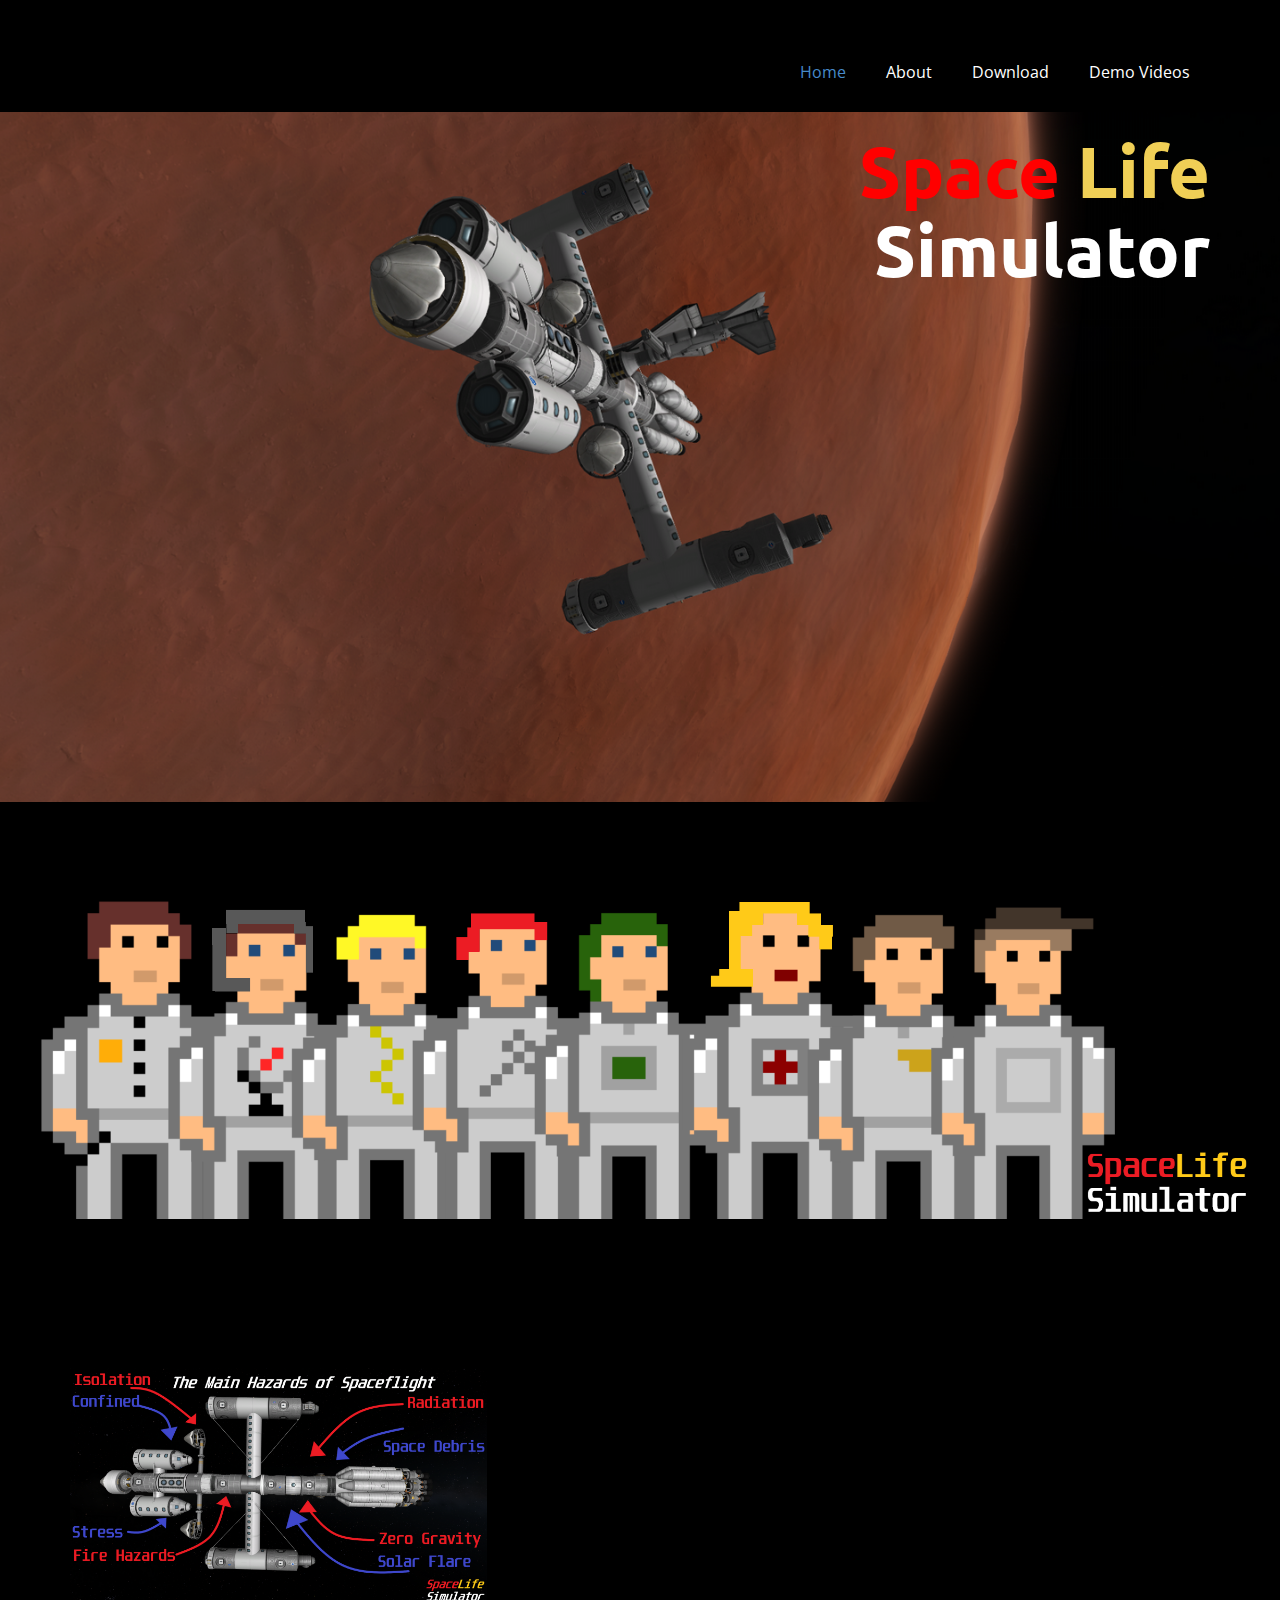
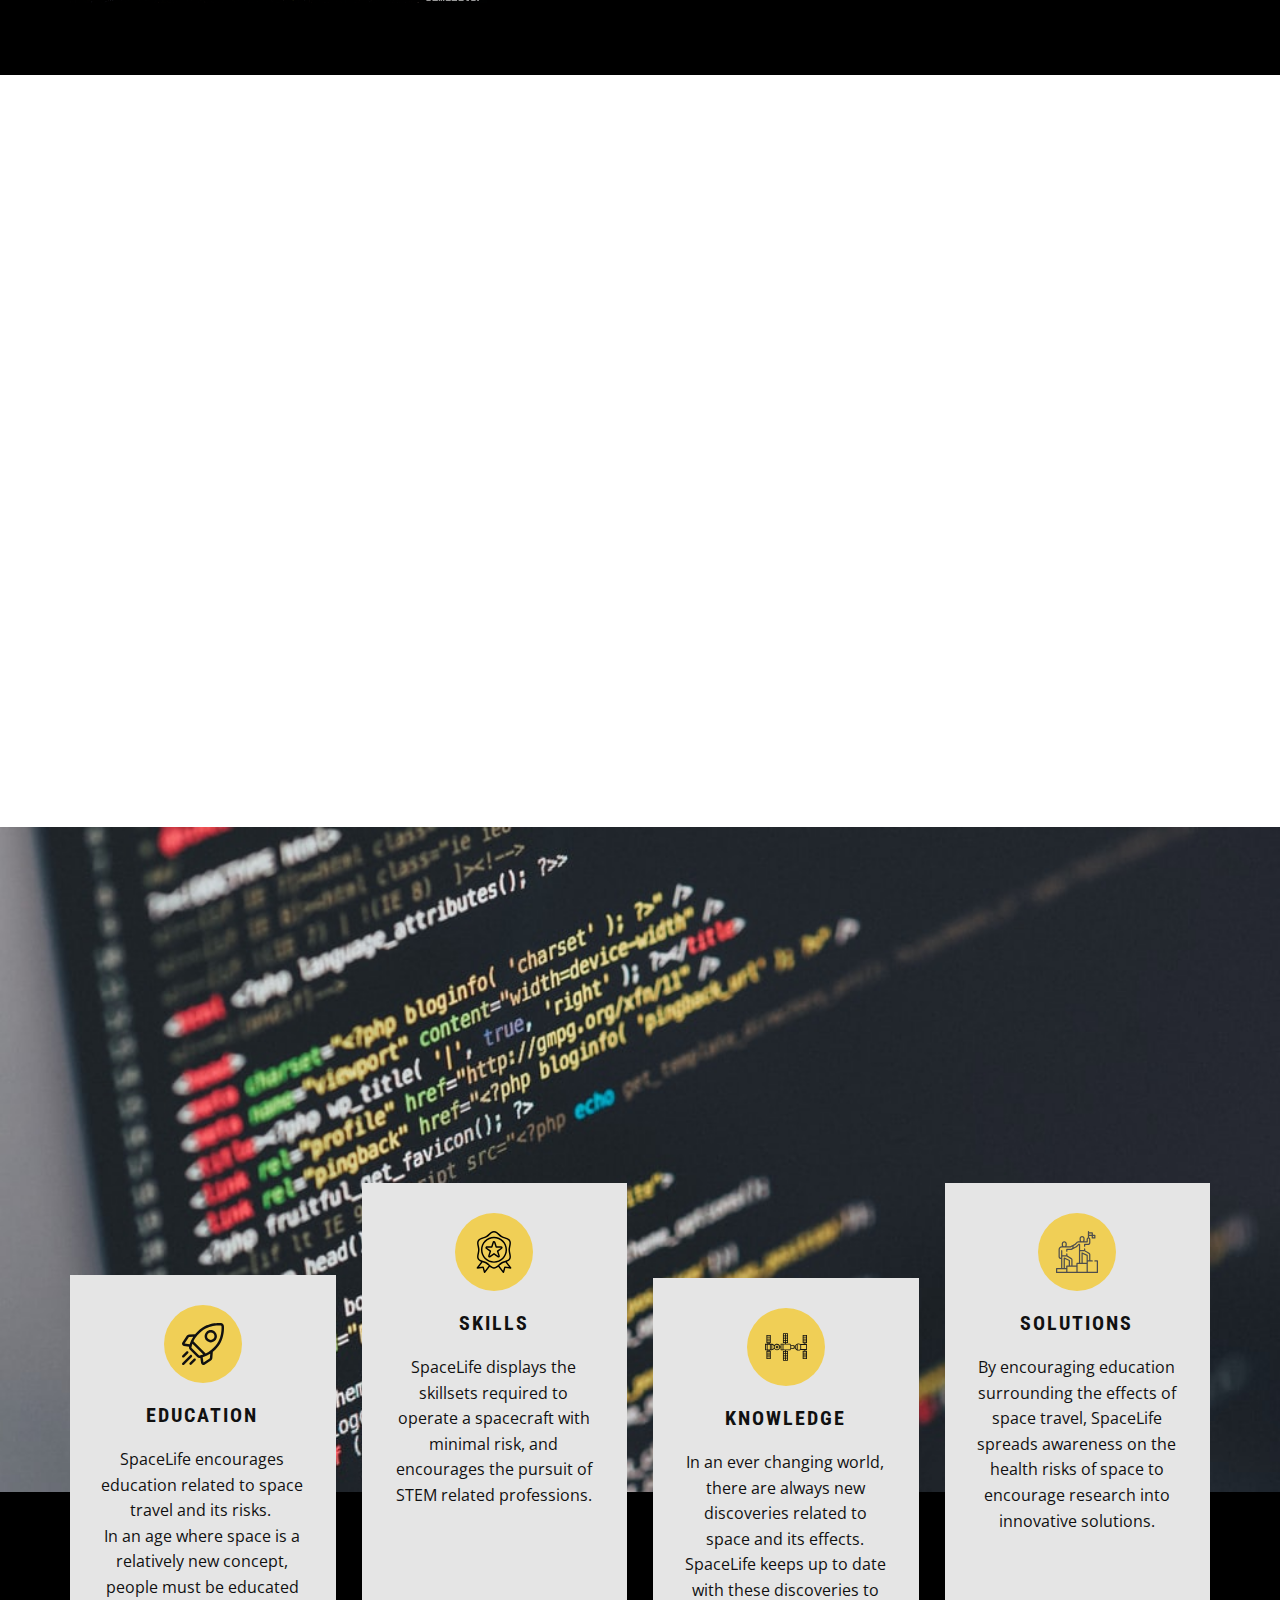
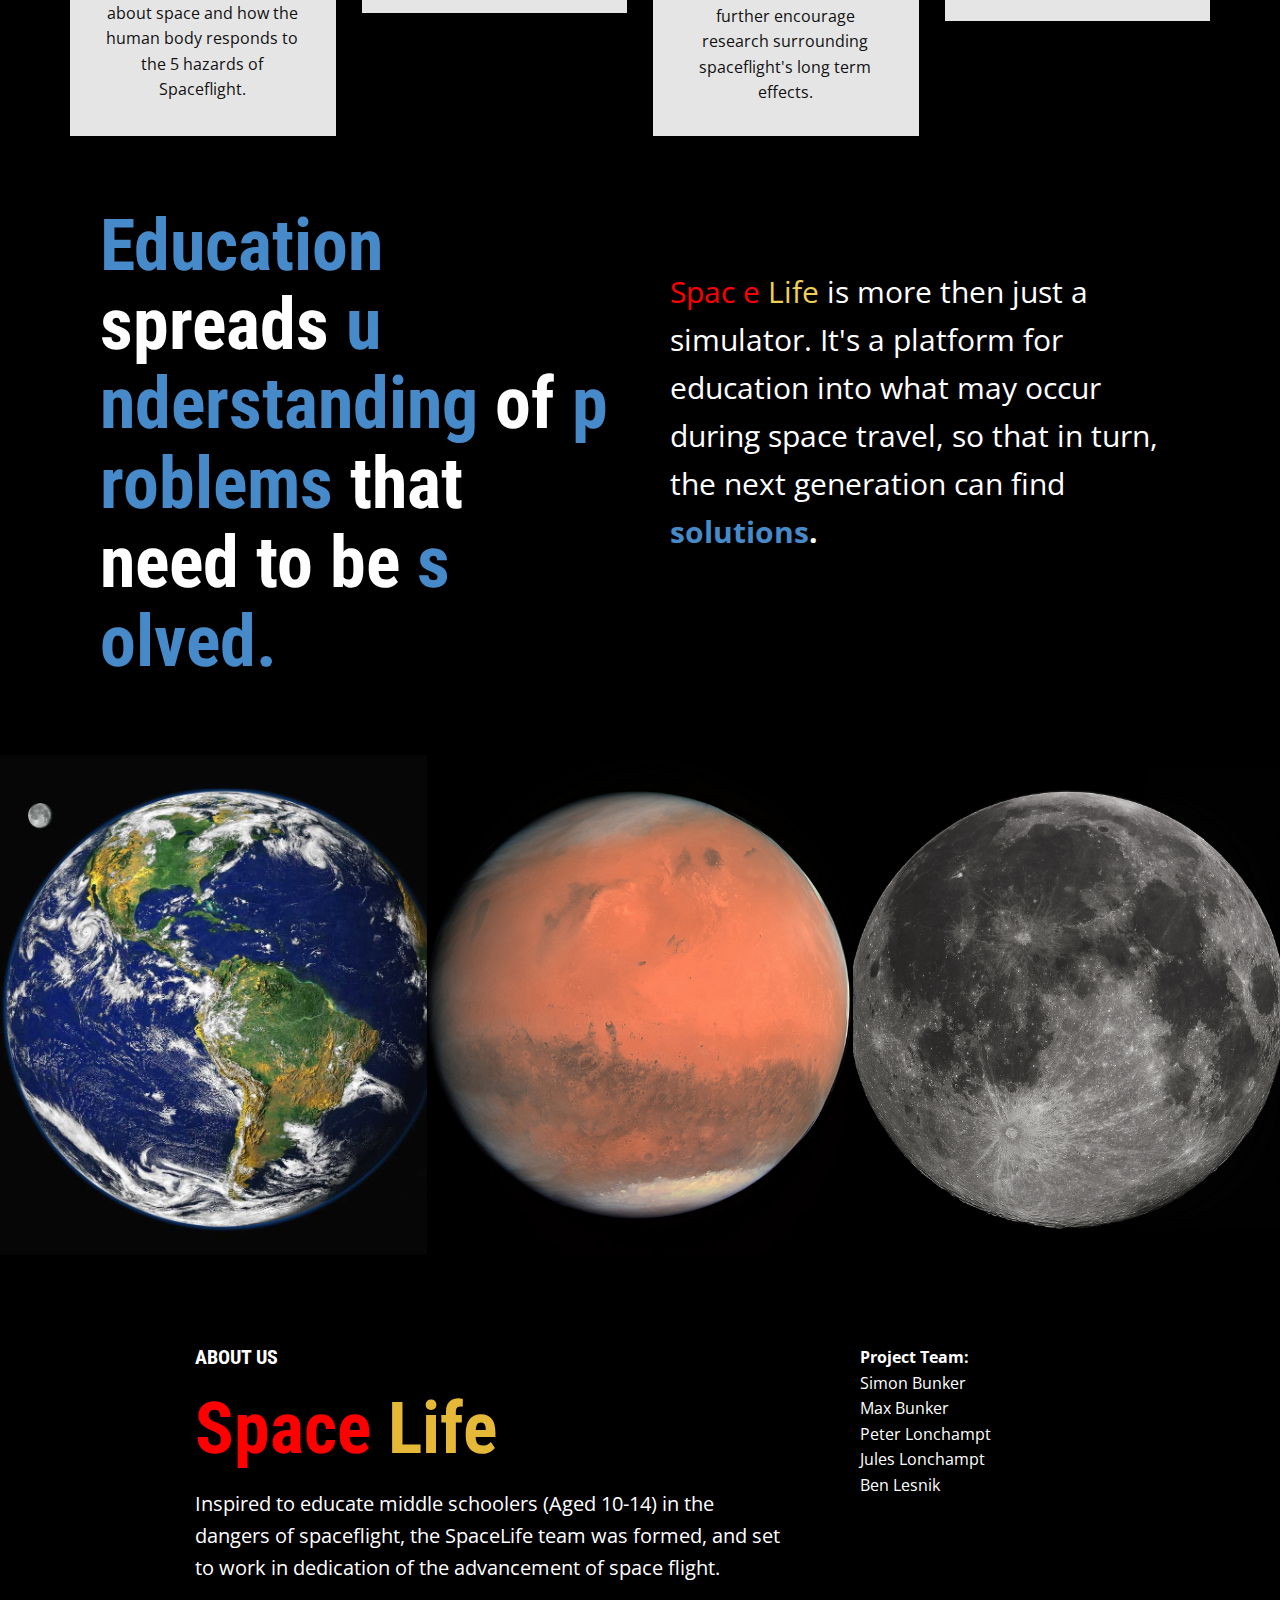
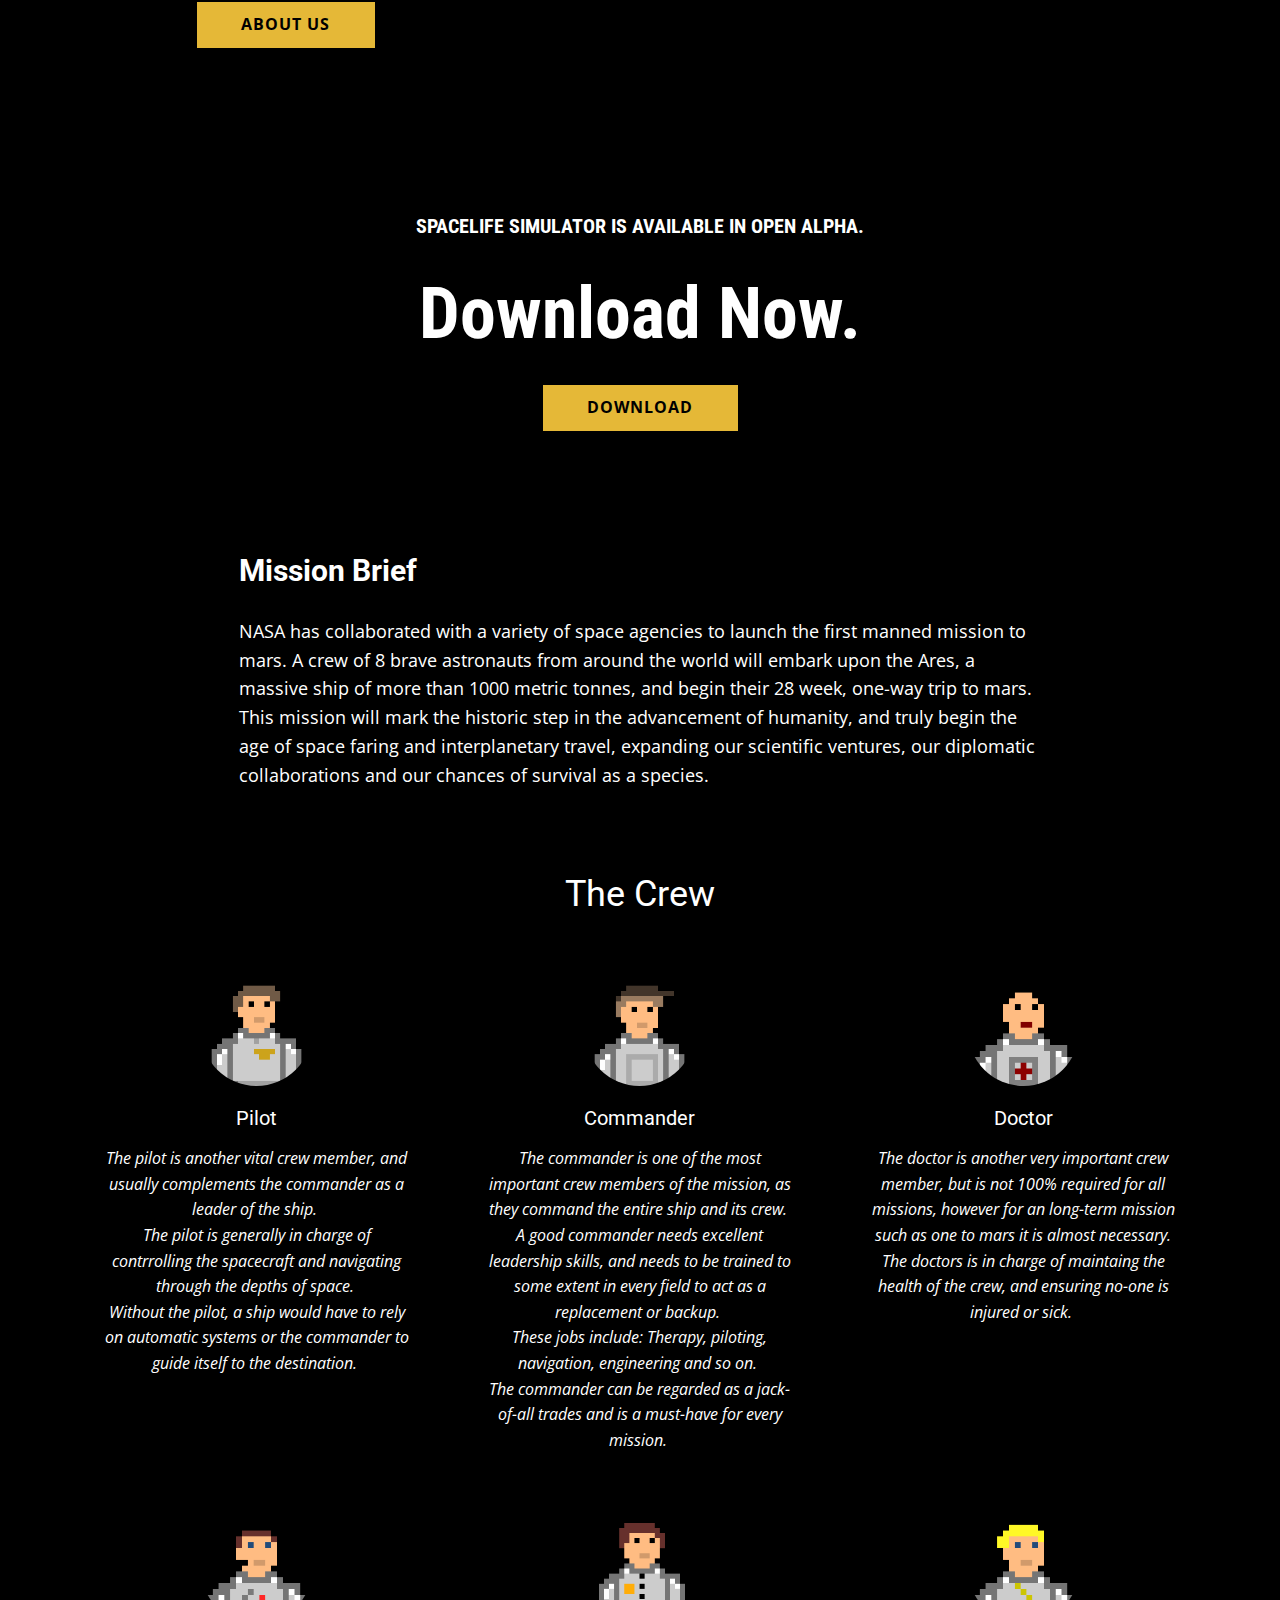
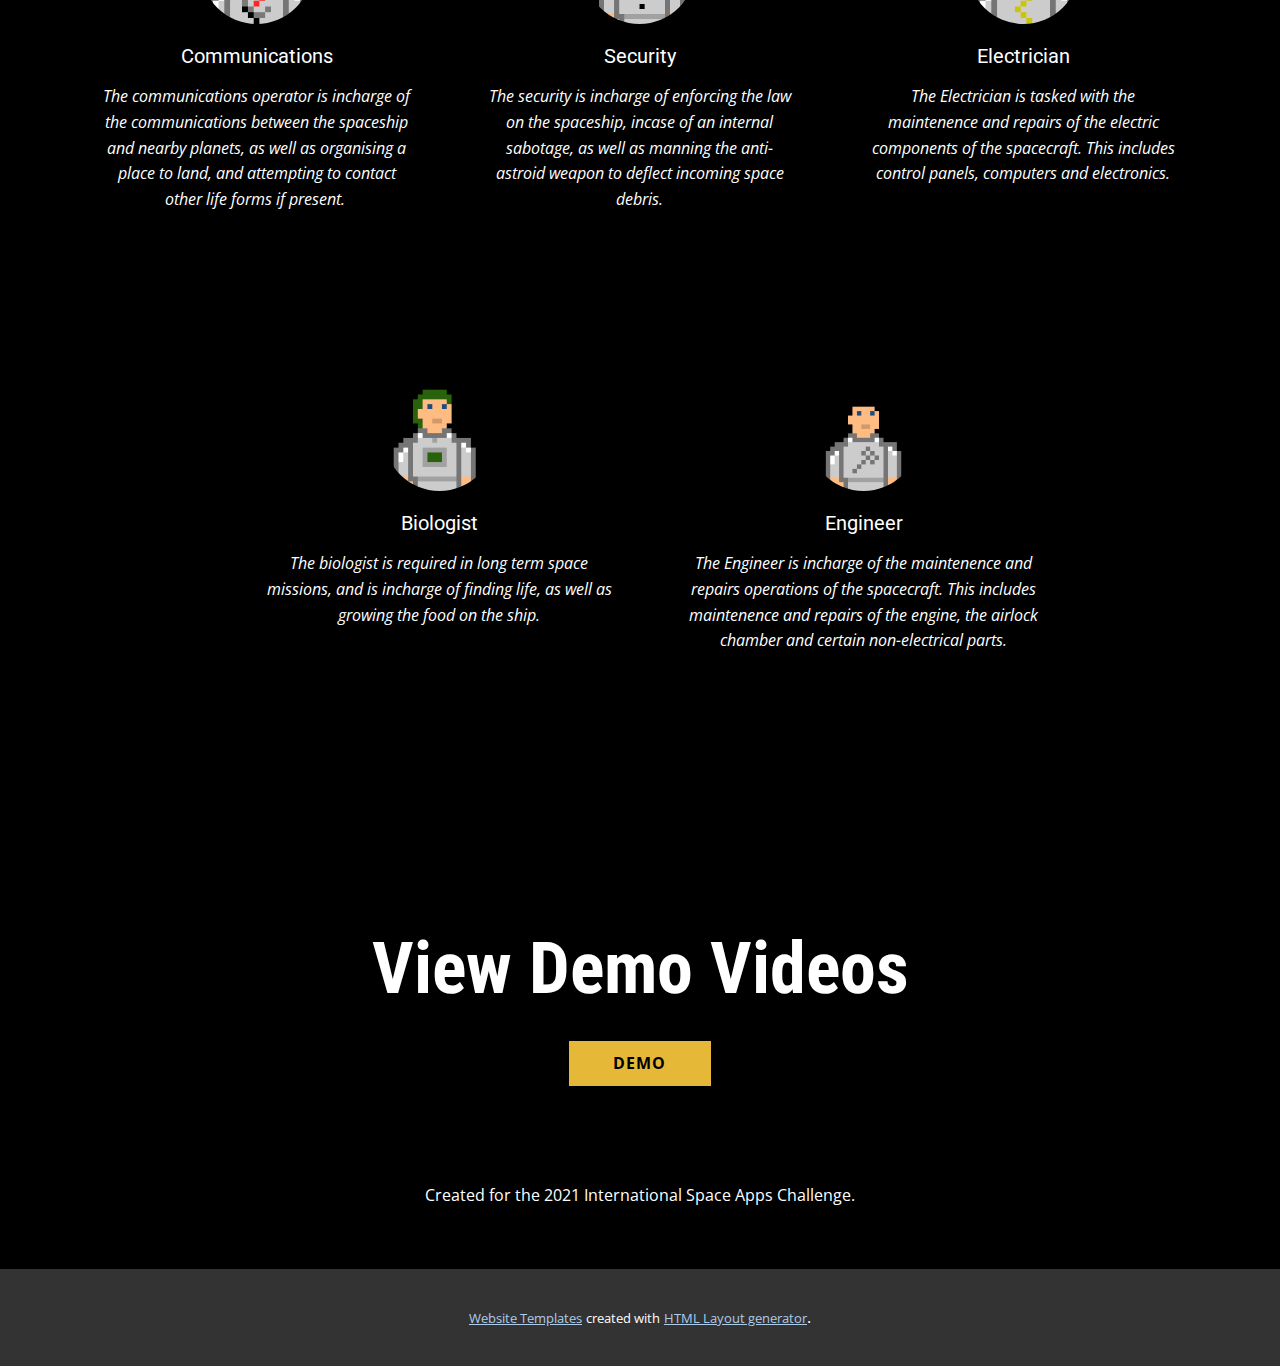
==== commit 795c29d9: "Add files via upload" ====
--- a/index.html
+++ b/index.html
@@ -112,10 +112,9 @@
                   <div class="u-container-layout u-container-layout-1"></div>
                 </div>
                 <div class="u-align-center u-container-style u-grey-10 u-layout-cell u-size-40 u-layout-cell-2">
-                  <div class="u-container-layout u-container-layout-2"><span class="u-icon u-icon-circle u-palette-3-base u-spacing-18 u-icon-1"><svg class="u-svg-link" preserveAspectRatio="xMidYMin slice" viewBox="0 0 512 512" style=""><use xmlns:xlink="http://www.w3.org/1999/xlink" xlink:href="#svg-c7b0"></use></svg><svg class="u-svg-content" viewBox="0 0 512 512" x="0px" y="0px" id="svg-c7b0" style="enable-background:new 0 0 512 512;"><g><path d="M479.543,5.798C477.882,2.259,474.325,0,470.415,0h-185.76c-3.201,0-6.211,1.52-8.113,4.095l-31.774,43.036   c-0.056,0.072-0.11,0.146-0.164,0.222l-37.581,50.899l-14.469,19.587c-7.807-8.06-16.17-10.303-22.602-10.518   c-15.51-0.519-29.5,10.542-35.94,21.039c-4.235,6.911-7.243,12.577-9.896,17.578c-5.391,10.158-8.645,16.289-17.502,24.111   c-0.279,0.246-0.545,0.508-0.795,0.784l-37.037,40.841c-19.294,7.254-31.38,19.807-36.867,38.33   c-1.073,3.622-0.032,7.54,2.697,10.151l75.358,72.114c4.024,3.851,10.407,3.709,14.258-0.314c3.85-4.023,3.71-10.407-0.314-14.259   l-70.593-67.555c3.72-8.191,9.813-14.008,19.002-18.15l70.374,66.148c0.909,1.5,2.211,2.786,3.87,3.67   c0.021,0.012,0.043,0.019,0.065,0.029l65.099,61.189c0.168,0.361,0.353,0.719,0.568,1.065c1.189,1.919,2.925,3.289,4.879,4.056   l63.52,59.706c27.561,25.888,59.293,39.039,94.317,39.089l75.245,0.1c-1.105,5.366-3.418,11.682-8.206,16.527   c-5.415,5.479-13.345,8.259-23.568,8.259H391.46c-60.171,0-88.199-9.133-129.979-42.445l-78.619-75.702   c-4.012-3.861-10.396-3.741-14.259,0.271c-3.863,4.012-3.742,10.396,0.27,14.26l78.957,76.026c0.224,0.215,0.456,0.42,0.699,0.613   c24.141,19.293,44.613,30.979,66.377,37.89c20.433,6.488,43.327,9.257,76.554,9.257h27.026c15.814,0,28.57-4.794,37.914-14.252   c13.641-13.804,15.061-32.754,15.007-40.587c3.101-63.071-30.147-82.979-59.49-100.546c-19.635-11.755-36.593-21.907-42.854-43.961   L334.25,189.966L478.176,16.524C480.672,13.516,481.205,9.336,479.543,5.798z M223.246,110.235l32.233-43.657   c20.887,12.455,47.664,28.661,73.669,44.399c10.263,6.212,20.283,12.275,29.589,17.896l-40.407,48.693   c-49.448,0.417-88.928-0.019-113.919-41.838L223.246,110.235z M120.391,184.788c2.809-2.508,5.198-4.919,7.291-7.294   c14.345,17.555,22.825,36.746,25.159,56.081c0.004,0.727,0.088,1.432,0.238,2.114c1.304,13.391-0.352,26.817-5.044,39.789   L88.713,219.72L120.391,184.788z M244.244,338.647c-8.763,2.205-15.994,5.135-21.021,7.504l-59.439-55.87   c6.592-14.748,9.899-30.307,9.824-46.061c18.083,2.086,33.313,9.587,45.36,22.418C235.147,283.872,244.35,310.368,244.244,338.647z    M451.42,446.878l-76.377-0.102c-29.735-0.043-56.831-11.354-80.534-33.619l-55.167-51.854c3.95-1.449,8.632-2.881,13.842-3.938   c20.517-4.157,39.339-0.829,55.947,9.897l0.375,0.242c16.778,10.83,28.9,18.655,46.787,23.03c11.78,2.88,25.683,4.236,45.62,4.236   c8.357,0,17.785-0.24,28.549-0.705C442.664,405.56,450.975,420.92,451.42,446.878z M401.558,373.921   c0.383,0.229,0.763,0.456,1.145,0.686c-44.857,0.088-55.868-7.012-82.258-24.047l-0.374-0.241   c-19.383-12.52-38.86-15.7-55.668-14.772c-0.496-32.464-11.406-62.124-30.734-82.713c-16.179-17.233-37.503-27.181-62.064-29.066   c-0.175-0.921-0.335-1.844-0.534-2.766c-4.673-21.642-15.588-42.539-31.684-60.861c0.838-1.542,1.677-3.115,2.542-4.747   c2.516-4.74,5.368-10.114,9.274-16.489c3.476-5.667,11.357-11.635,18.075-11.424c5.284,0.177,10.093,4.32,14.293,12.318   c13.987,26.601,33.931,43.422,60.971,51.428c21.805,6.456,45.692,6.714,70.953,6.534l7.758,27.34l-31.359-0.139   c-0.015,0-0.03,0-0.045,0c-5.548,0-10.059,4.485-10.083,10.039c-0.025,5.57,4.47,10.105,10.039,10.13l37.178,0.165l8.019,28.26   l-31.339-0.139c-0.016,0-0.031,0-0.046,0c-5.548,0-10.059,4.485-10.083,10.039c-0.025,5.57,4.47,10.105,10.039,10.13l37.159,0.165   l6.927,24.411C358.105,347.908,380.196,361.132,401.558,373.921z M371.763,113.177c-10.022-6.051-20.948-12.662-32.172-19.455   c-25.33-15.331-51.389-31.101-72.073-43.448l22.227-30.104h159.197L371.763,113.177z"></path><path d="M153.075,345.146l-0.198-0.171c-4.218-3.638-10.585-3.166-14.223,1.053c-3.636,4.219-3.165,10.587,1.054,14.223   l0.198,0.171c1.905,1.644,4.248,2.446,6.58,2.446c2.832,0,5.648-1.186,7.643-3.499   C157.764,355.149,157.293,348.781,153.075,345.146z"></path>
-</g></svg></span>
+                  <div class="u-container-layout u-container-layout-2"><span class="u-icon u-icon-circle u-palette-3-base u-spacing-18 u-icon-1"><svg class="u-svg-link" preserveAspectRatio="xMidYMin slice" viewBox="0 0 512 512" style=""><use xmlns:xlink="http://www.w3.org/1999/xlink" xlink:href="#svg-9fef"></use></svg><svg class="u-svg-content" viewBox="0 0 512 512" id="svg-9fef"><path d="m511.4 38.222c-1.109-20.338-17.284-36.511-37.622-37.621-41.038-2.242-121.342-.061-198.13 39.656-39.145 20.248-80.545 54.577-113.584 94.185-.407.488-.803.979-1.207 1.468l-74.98 5.792c-12.342.954-23.335 7.423-30.161 17.747l-51.154 77.372c-5.177 7.83-6 17.629-2.203 26.212 3.798 8.584 11.602 14.566 20.877 16.003l63.171 9.784c-.223 1.228-.447 2.455-.652 3.683-2.103 12.58 2.065 25.514 11.151 34.599l87.992 87.993c7.533 7.533 17.712 11.686 28.142 11.686 2.148 0 4.308-.177 6.458-.536 1.228-.205 2.455-.429 3.683-.652l9.784 63.172c1.437 9.275 7.419 17.08 16.001 20.877 3.571 1.58 7.35 2.36 11.112 2.36 5.283-.001 10.529-1.539 15.101-4.562l77.372-51.155c10.325-6.827 16.793-17.82 17.745-30.161l5.792-74.979c.489-.404.981-.8 1.469-1.207 39.609-33.039 73.939-74.439 94.186-113.585 39.719-76.791 41.896-157.096 39.657-198.131zm-175.394 393.037-74.011 48.933-9.536-61.565c31.28-9.197 62.223-23.927 91.702-43.66l-3.773 48.845c-.235 3.047-1.833 5.762-4.382 7.447zm-129.895-37.377-87.993-87.993c-2.245-2.246-3.283-5.401-2.774-8.44 2.616-15.643 6.681-30.534 11.713-44.562l132.028 132.028c-16.848 6.035-31.939 9.635-44.534 11.741-3.044.506-6.195-.529-8.44-2.774zm-117.923-222.269 48.844-3.773c-19.734 29.479-34.464 60.422-43.661 91.702l-61.564-9.535 48.934-74.012c1.686-2.55 4.401-4.147 7.447-4.382zm270.155 155.286c-24.233 20.213-47.756 34.833-69.438 45.412l-149.221-149.221c13.858-28.304 30.771-51.873 45.417-69.431 30.575-36.655 68.602-68.276 104.331-86.756 70.474-36.453 144.725-38.416 182.713-36.348 5.028.274 9.027 4.273 9.301 9.302 2.071 37.988.104 112.238-36.349 182.713-18.479 35.728-50.1 73.754-86.754 104.329z"></path><path d="m350.721 236.243c19.202-.002 38.412-7.312 53.031-21.931 14.166-14.165 21.966-32.999 21.966-53.031s-7.801-38.866-21.966-53.031c-29.242-29.243-76.822-29.241-106.062 0-14.166 14.165-21.967 32.999-21.967 53.031s7.802 38.866 21.967 53.031c14.622 14.622 33.822 21.933 53.031 21.931zm-31.82-106.781c8.772-8.773 20.295-13.159 31.818-13.159 11.524 0 23.047 4.386 31.819 13.159 8.499 8.499 13.179 19.799 13.179 31.818s-4.68 23.32-13.179 31.819c-17.544 17.545-46.093 17.544-63.638 0-8.499-8.499-13.18-19.799-13.18-31.818s4.682-23.32 13.181-31.819z"></path><path d="m15.301 421.938c3.839 0 7.678-1.464 10.606-4.394l48.973-48.973c5.858-5.858 5.858-15.355 0-21.213-5.857-5.858-15.355-5.858-21.213 0l-48.972 48.973c-5.858 5.858-5.858 15.355 0 21.213 2.928 2.929 6.767 4.394 10.606 4.394z"></path><path d="m119.761 392.239c-5.857-5.858-15.355-5.858-21.213 0l-94.154 94.155c-5.858 5.858-5.858 15.355 0 21.213 2.929 2.929 6.767 4.393 10.606 4.393s7.678-1.464 10.606-4.394l94.154-94.154c5.859-5.858 5.859-15.355.001-21.213z"></path><path d="m143.429 437.12-48.973 48.973c-5.858 5.858-5.858 15.355 0 21.213 2.929 2.929 6.768 4.394 10.606 4.394s7.678-1.464 10.606-4.394l48.973-48.973c5.858-5.858 5.858-15.355 0-21.213-5.857-5.858-15.355-5.858-21.212 0z"></path></svg></span>
                     <h5 class="u-custom-font u-font-roboto-condensed u-text u-text-1">Education</h5>
-                    <p class="u-text u-text-2">SpaceLife encourages education related to space travel and its risks.&nbsp;<br>In an age where space is a relatively new concept, people must be educated about space and how the human body responds to the 5 associated hazards.
+                    <p class="u-text u-text-2">SpaceLife encourages education related to space travel and its risks.&nbsp;<br>In an age where space is a relatively new concept, people must be educated about space and how the human body responds to the 5 hazards of Spaceflight.
                     </p>
                   </div>
                 </div>
@@ -131,8 +130,8 @@
 </g><g><g><path d="M324.304,174.584c-3.01-4.135-7.814-6.582-12.928-6.584H262.4l-15.2-46.616c-2.759-8.395-11.801-12.963-20.196-10.204    c-4.829,1.587-8.617,5.375-10.204,10.204L201.64,168h-49.016c-8.837-0.004-16.004,7.155-16.008,15.992    c-0.003,5.12,2.445,9.931,6.584,12.944l39.648,28.8l-15.144,46.616c-2.732,8.404,1.867,17.431,10.27,20.162    c4.873,1.584,10.209,0.738,14.354-2.274L232,261.448l39.656,28.8c5.586,4.15,13.23,4.15,18.816,0    c5.669-4.029,8.029-11.297,5.808-17.888l-15.144-46.624l39.648-28.8C327.929,191.736,329.505,181.728,324.304,174.584z     M267.024,216.216c-2.806,2.039-3.979,5.654-2.904,8.952l16.944,52.144l-44.36-32.224c-2.803-2.035-6.597-2.035-9.4,0    l-44.36,32.224l16.936-52.144c1.071-3.296-0.101-6.906-2.904-8.944L152.624,184h54.824c3.466,0,6.537-2.232,7.608-5.528    L232,126.328l16.944,52.136c1.071,3.296,4.142,5.528,7.608,5.528L311.376,184L267.024,216.216z"></path>
 </g>
 </g></svg></span>
-                    <h5 class="u-custom-font u-font-roboto-condensed u-text u-text-3">Careers</h5>
-                    <p class="u-text u-text-4">SpaceLife displays the career paths and skillsets required to operate a spacecraft with minimal risk, and encourages the pursuit of these professions.</p>
+                    <h5 class="u-custom-font u-font-roboto-condensed u-text u-text-3">SKILLS</h5>
+                    <p class="u-text u-text-4">SpaceLife displays the skillsets required to operate a spacecraft with minimal risk, and encourages the pursuit of STEM related professions.</p>
                   </div>
                 </div>
                 <div class="u-container-style u-hidden-sm u-hidden-xs u-layout-cell u-size-20 u-layout-cell-4">
@@ -146,7 +145,7 @@
                   <div class="u-container-layout u-container-layout-5"></div>
                 </div>
                 <div class="u-align-center u-container-style u-grey-10 u-layout-cell u-size-40 u-layout-cell-6">
-                  <div class="u-container-layout u-container-layout-6"><span class="u-icon u-icon-circle u-palette-3-base u-spacing-18 u-icon-3"><svg class="u-svg-link" preserveAspectRatio="xMidYMin slice" viewBox="0 0 512 512" style=""><use xmlns:xlink="http://www.w3.org/1999/xlink" xlink:href="#svg-c2fc"></use></svg><svg class="u-svg-content" viewBox="0 0 512 512" id="svg-c2fc"><g><path d="m502 97.527h-139.117c-5.522 0-10 4.478-10 10v36.939h-26.531v-36.939c0-5.522-4.478-10-10-10h-42.841c-5.522 0-10 4.478-10 10s4.478 10 10 10h32.841v36.939c0 5.522 4.478 10 10 10h46.531c5.522 0 10-4.478 10-10v-36.939h72.586v80.509l-132.065 40.74c-4.479 1.382-7.398 5.689-7.021 10.362.326 4.025.491 8.005.491 11.826 0 79.092-64.346 143.438-143.438 143.438s-143.436-64.345-143.436-143.437c0-38.317 14.919-74.339 42.009-101.429s63.111-42.009 101.429-42.009h26.073c5.523 0 10-4.478 10-10s-4.477-10-10-10h-26.073c-30.434 0-59.591 8.269-84.922 23.728-2.65-18.991-18.989-33.658-38.697-33.658-21.55 0-39.082 17.532-39.082 39.082 0 18.604 13.071 34.204 30.51 38.123-20.286 27.765-31.247 61.118-31.247 96.163 0 90.12 73.317 163.438 163.438 163.438s163.438-73.317 163.438-163.438c0-1.771-.031-3.569-.093-5.386l178.165-54.961c4.193-1.293 7.053-5.168 7.053-9.556v-83.535c-.001-5.522-4.479-10-10.001-10zm-481.264 29.153c0-10.521 8.561-19.082 19.082-19.082s19.082 8.561 19.082 19.082-8.561 19.082-19.082 19.082-19.082-8.561-19.082-19.082zm471.264 57.003-26.531 8.185v-74.34h26.531z"></path><circle cx="231.511" cy="107.527" r="10"></circle><path d="m163.438 155.691c-19.068 0-37.75 5.158-54.016 14.913-14.877 8.9-27.445 21.469-36.338 36.334-9.761 16.264-14.92 34.945-14.92 54.026 0 58.048 47.226 105.273 105.273 105.273 19.067 0 37.749-5.158 54.016-14.913 14.878-8.902 27.446-21.471 36.337-36.333 9.762-16.264 14.921-34.945 14.921-54.027 0-58.047-47.226-105.273-105.273-105.273zm-85.274 105.274c0-11.035 2.138-21.896 6.231-32.001l111.042 111.042c-10.107 4.093-20.969 6.233-32 6.233-47.019-.001-85.273-38.255-85.273-85.274zm135.453 68.935-119.115-119.115c5.233-7.176 11.577-13.52 18.755-18.756l119.116 119.116c-5.233 7.175-11.577 13.519-18.756 18.755zm28.862-36.934-111.042-111.042c10.108-4.093 20.97-6.233 32.001-6.233 47.02 0 85.273 38.254 85.273 85.273 0 11.036-2.139 21.898-6.232 32.002z"></path>
+                  <div class="u-container-layout u-container-layout-6"><span class="u-icon u-icon-circle u-palette-3-base u-spacing-18 u-icon-3"><svg class="u-svg-link" preserveAspectRatio="xMidYMin slice" viewBox="0 0 401.294 401.294" style=""><use xmlns:xlink="http://www.w3.org/1999/xlink" xlink:href="#svg-75fe"></use></svg><svg class="u-svg-content" viewBox="0 0 401.294 401.294" x="0px" y="0px" id="svg-75fe" style="enable-background:new 0 0 401.294 401.294;"><g><path d="M115.342,188.015c-7.025,0-12.741,5.716-12.741,12.741s5.716,12.741,12.741,12.741c7.026,0,12.742-5.716,12.742-12.741   S122.368,188.015,115.342,188.015z M115.342,205.497c-2.614,0-4.741-2.127-4.741-4.741s2.127-4.741,4.741-4.741   c2.615,0,4.742,2.127,4.742,4.741S117.957,205.497,115.342,205.497z"></path><path d="M397.294,164.141c2.209,0,4-1.791,4-4V89.215c0-2.209-1.791-4-4-4h-33.219c-2.209,0-4,1.791-4,4v70.926   c0,2.209,1.791,4,4,4h12.61v8.999h-36.205c-6.008-4.585-13.401-7.094-20.986-7.094c-17.762,0-32.434,13.455-34.376,30.706h-3.421   v-9.79c0-2.209-1.791-4-4-4h-28.993l-6.173-11.125c-0.705-1.271-2.044-2.059-3.498-2.059h-39.513v-6.524h16.196   c2.209,0,4-1.791,4-4V73.281c0-2.209-1.791-4-4-4h-40.266c-2.209,0-4,1.791-4,4v85.972c0,2.209,1.791,4,4,4h16.069v6.524h-38.468   c-2.209,0-4,1.791-4,4v22.974h-4.52c-1.97-15.047-14.865-26.705-30.44-26.705c-10.313,0-19.703,5.125-25.326,13.331   c-5.623-8.206-15.012-13.331-25.326-13.331H44.653v-5.905h6.324c2.209,0,4-1.791,4-4V89.215c0-2.209-1.791-4-4-4H17.758   c-2.209,0-4,1.791-4,4v70.926c0,2.209,1.791,4,4,4h6.325v5.905H4c-2.209,0-4,1.791-4,4v53.419c0,2.209,1.791,4,4,4h20.083v5.905   h-6.325c-2.209,0-4,1.791-4,4v70.927c0,2.209,1.791,4,4,4h33.219c2.209,0,4-1.791,4-4v-70.927c0-2.209-1.791-4-4-4h-6.325v-5.905   h18.789c10.313,0,19.703-5.125,25.326-13.331c5.624,8.205,15.013,13.331,25.326,13.331c15.578,0,28.476-11.663,30.441-26.714h4.518   v22.765c0,2.209,1.791,4,4,4h38.468v6.524h-16.069c-2.209,0-4,1.791-4,4v85.972c0,2.209,1.791,4,4,4h40.266c2.209,0,4-1.791,4-4   V242.04c0-2.209-1.791-4-4-4h-16.196v-6.524h39.513c1.454,0,2.792-0.789,3.498-2.059l6.173-11.125h28.993c2.209,0,4-1.791,4-4   v-9.581h3.447c2.037,17.151,16.66,30.497,34.35,30.497c7.581,0,14.972-2.507,20.978-7.087h36.214v9.209h-12.61   c-2.209,0-4,1.791-4,4v70.927c0,2.209,1.791,4,4,4h33.219c2.209,0,4-1.791,4-4v-70.927c0-2.209-1.791-4-4-4h-12.609v-9.209h12.435   c2.209,0,4-1.791,4-4V177.14c0-2.209-1.791-4-4-4h-12.435v-8.999H397.294z M199.521,155.253v-13.221h12.196v13.221H199.521z    M191.521,112.267h-12.069V98.502h12.069V112.267z M199.521,98.502h12.196v13.765h-12.196V98.502z M191.521,120.267v13.765h-12.069   v-13.765H191.521z M199.521,120.267h12.196v13.765h-12.196V120.267z M211.717,90.502h-12.196V77.281h12.196V90.502z    M191.521,77.281v13.221h-12.069V77.281H191.521z M179.451,155.253v-13.221h12.069v13.221H179.451z M24.689,223.466v-45.419h22.038   v45.419H24.689z M54.727,178.046h6.641v45.419h-6.641V178.046z M46.977,128.678v9.956H21.758v-9.956H46.977z M21.758,120.678   v-9.957h25.219v9.957H21.758z M46.977,93.215v9.507H21.758v-9.507H46.977z M21.758,146.634h25.219v9.507H21.758V146.634z    M32.083,164.141h4.569v5.905h-4.569V164.141z M8,178.046h8.689v45.419H8V178.046z M21.758,272.834v-9.956h25.219v9.956H21.758z    M46.977,280.834v9.956H21.758v-9.956H46.977z M21.758,308.298v-9.507h25.219v9.507H21.758z M46.977,254.878H21.758v-9.507h25.219   V254.878z M36.652,237.371h-4.569v-5.905h4.569V237.371z M69.368,222.667v-43.822c6.952,1.876,12.703,6.983,15.31,13.918v15.987   C82.071,215.684,76.32,220.791,69.368,222.667z M114.093,223.466c-9.664,0-18.222-6.091-21.415-15.184v-15.05   c3.193-9.094,11.751-15.185,21.415-15.185c12.522,0,22.709,10.188,22.709,22.71C136.802,213.278,126.615,223.466,114.093,223.466z    M191.521,246.04v13.221h-12.069V246.04H191.521z M199.521,289.027h12.196v13.765h-12.196V289.027z M191.521,302.792h-12.069   v-13.765h12.069V302.792z M199.521,281.027v-13.765h12.196v13.765H199.521z M191.521,281.027h-12.069v-13.765h12.069V281.027z    M179.451,310.792h12.069v13.221h-12.069V310.792z M199.521,324.012v-13.221h12.196v13.221H199.521z M211.717,246.04v13.221   h-12.196V246.04H211.717z M157.052,177.778h11.046v45.739h-11.046V177.778z M236.678,223.516h-60.58v-45.739h60.58l5.311,9.571   v26.596L236.678,223.516z M273.696,210.332h-23.707v-19.371h23.707V210.332z M368.075,272.834v-9.956h25.219v9.956H368.075z    M393.294,280.834v9.956h-25.219v-9.956H393.294z M368.075,308.298v-9.507h25.219v9.507H368.075z M393.294,254.878h-25.219v-9.507   h25.219V254.878z M292.892,200.647c0-8.817,4.315-16.641,10.94-21.484v42.968C297.207,217.288,292.892,209.463,292.892,200.647z    M319.493,227.248c-2.663,0-5.234-0.398-7.661-1.129v-50.944c2.428-0.731,4.998-1.129,7.661-1.129   c6.217,0,12.267,2.193,17.036,6.175c0.248,0.208,0.521,0.368,0.803,0.506v39.849c-0.29,0.141-0.57,0.304-0.821,0.513   C331.747,225.061,325.703,227.248,319.493,227.248z M393.119,220.161h-47.787V181.14h47.787V220.161z M393.294,128.678v9.956   h-25.219v-9.956H393.294z M368.075,120.678v-9.957h25.219v9.957H368.075z M393.294,93.215v9.507h-25.219v-9.507H393.294z    M368.075,146.634h25.219v9.507h-25.219V146.634z"></path>
 </g></svg></span>
                     <h5 class="u-custom-font u-font-roboto-condensed u-text u-text-5">Knowledge</h5>
                     <p class="u-text u-text-6">In an ever changing world, there are always new discoveries related to space and its effects. SpaceLife keeps up to date with these discoveries to further encourage research surrounding spaceflight's long term effects.</p>
@@ -176,7 +175,10 @@
             <div class="u-container-style u-layout-cell u-left-cell u-size-30 u-layout-cell-9">
               <div class="u-container-layout u-container-layout-9">
                 <h1 class="u-custom-font u-font-roboto-condensed u-text u-text-9">
-                  <span class="u-text-palette-1-base">Education</span> spreads <span class="u-text-palette-1-base">Understanding</span> of <span class="u-text-palette-1-base">Problems</span> that need to be <span class="u-text-palette-1-base">Solved.</span>
+                  <span class="u-text-palette-1-base">Education</span> spreads <span class="u-text-palette-1-base"> u</span>
+                  <span class="u-text-palette-1-base">nderstanding</span> of <span class="u-text-palette-1-base"> p</span>
+                  <span class="u-text-palette-1-base">roblems</span> that need to be <span class="u-text-palette-1-base"> s</span>
+                  <span class="u-text-palette-1-base">olved.</span>
                 </h1>
               </div>
             </div>
@@ -190,7 +192,7 @@
                       </span>
                     </span>
                     <span class="u-text-custom-color-1">e</span>
-                    <span class="u-text-palette-3-base">Life</span> is more then just a simulator. It's a platform for early aged education into what may occur during space travel, so that in turn, the next generation can find <span style="font-weight: 700;">
+                    <span class="u-text-palette-3-base">Life</span> is more then just a simulator. It's a platform for education into what may occur during space travel, so that in turn, the next generation can find <span style="font-weight: 700;">
                       <span class="u-text-palette-1-base">solutions</span>.
                     </span>
                   </span>
@@ -384,8 +386,8 @@
 }</style>
     
     
-    <footer class="u-align-center u-clearfix u-footer u-palette-2-base u-footer" id="sec-aee1"><div class="u-align-left u-clearfix u-sheet u-sheet-1">
-        <p class="u-text u-text-default u-text-1">Created for the 2021 International Space Apps Challenge.<br>
+    <footer class="u-align-center u-black u-clearfix u-footer u-footer" id="sec-aee1"><div class="u-align-left u-clearfix u-sheet u-sheet-1">
+        <p class="u-align-center u-text u-text-default u-text-1">Created for the 2021 International Space Apps Challenge.<br>
         </p>
       </div></footer>
     <section class="u-backlink u-clearfix u-grey-80">
--- a/nicepage.css
+++ b/nicepage.css
@@ -34408,7 +34408,7 @@
 }
 
 .u-footer .u-text-1 {
-  margin-bottom: 60px;
+  margin: 35px auto 60px;
 }
 
 
--- a/Home.css
+++ b/Home.css
@@ -239,7 +239,7 @@
   height: 78px;
   width: 78px;
   background-image: none;
-  color: rgb(77, 77, 77) !important;
+  color: rgb(17, 17, 17) !important;
   margin: 0 auto;
 }
 
@@ -311,7 +311,7 @@
   height: 78px;
   width: 78px;
   background-image: none;
-  color: rgb(77, 77, 77) !important;
+  color: rgb(17, 17, 17) !important;
   margin: 0 auto;
 }
 
